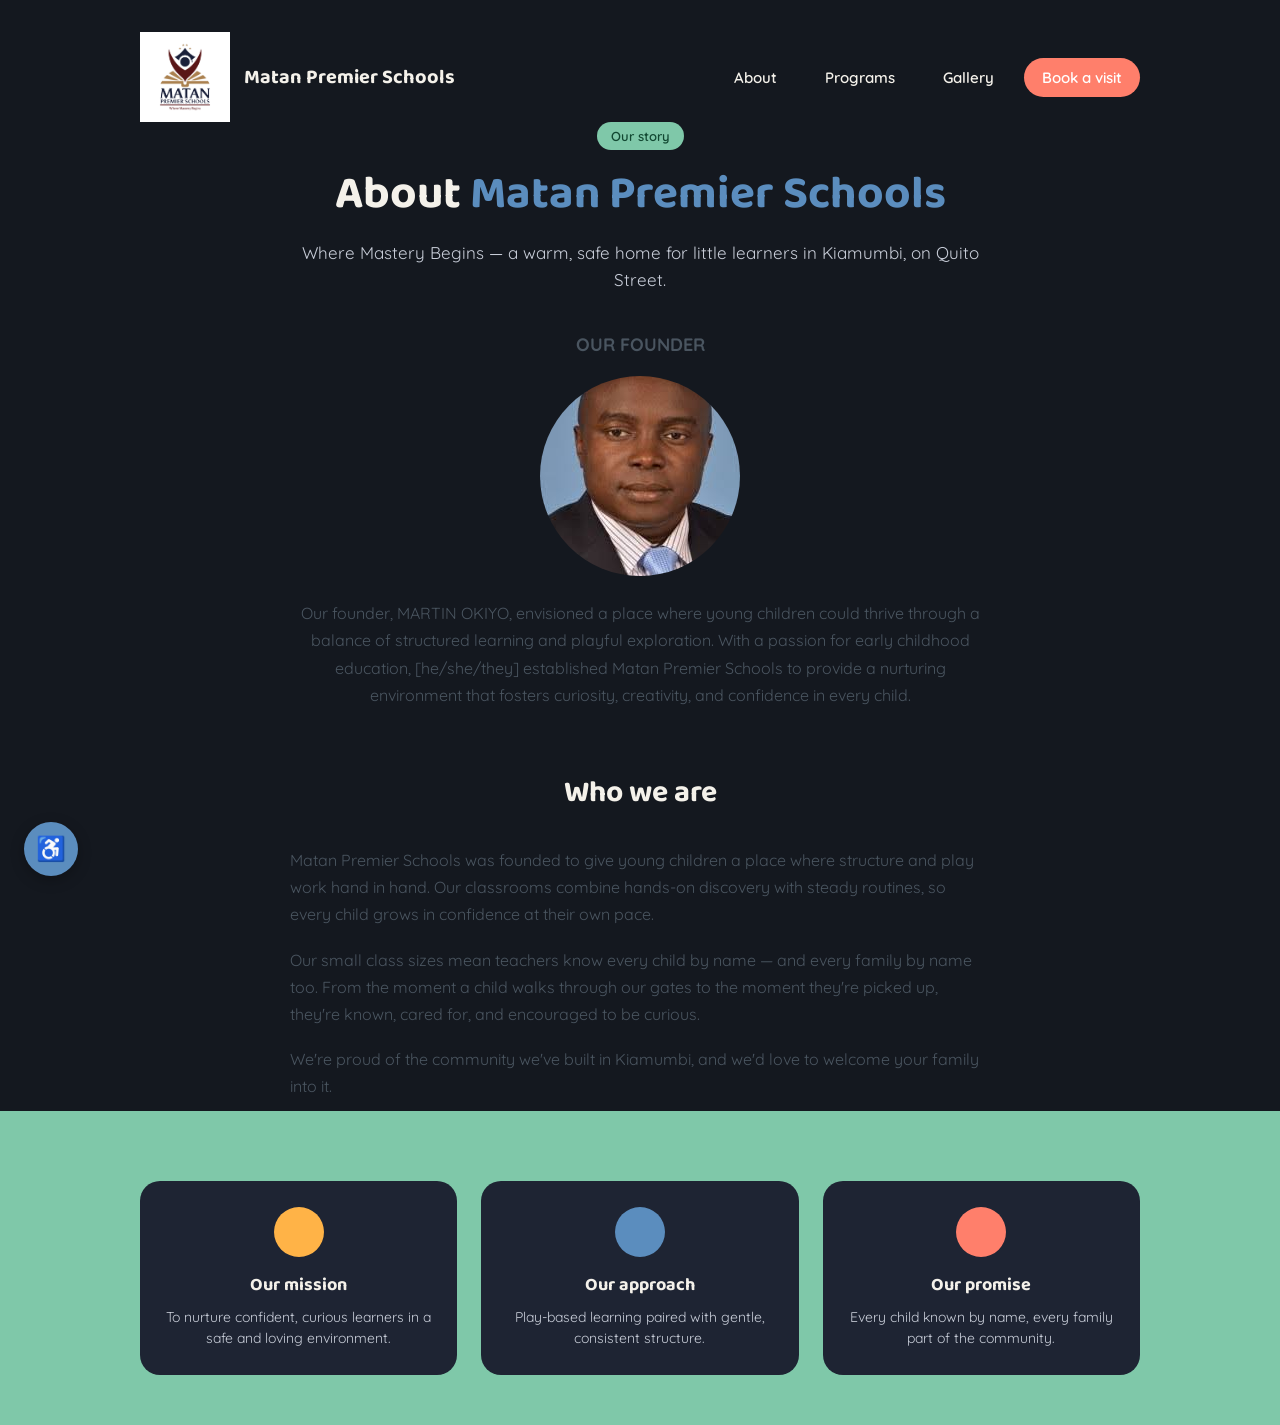
==== about.html @ f30f01e2 "Merge branch 'main' of https://github.com/waynewonder1/matan-premier-school into main" ====
<!DOCTYPE html>
<html lang="en">
<head>
<meta charset="UTF-8">
<meta name="viewport" content="width=device-width, initial-scale=1.0">
<title>About Us — Matan Premier Schools</title>
<link rel="preconnect" href="https://fonts.googleapis.com">
<link href="https://fonts.googleapis.com/css2?family=Baloo+2:wght@500;700&family=Quicksand:wght@400;600&display=swap" rel="stylesheet">
<link rel="stylesheet" href="style.css">
</head>
<body>


<section class="hero" style="padding-bottom: 40px;">

  <nav>
    <a href="index.html" class="logo"><img src="Matan-Premier-Schools-Logo-FA.jpg" alt="Matan Premier Schools logo" class="logo-mark">Matan Premier Schools</a>

    <button class="menu-toggle" id="menuToggle" aria-label="Open menu" aria-expanded="false">
      <span></span>
      <span></span>
      <span></span>
    </button>

    <div class="nav-links" id="navLinks">
      <a href="about.html">About</a>
      <a href="index.html#highlights">Programs</a>
      <a href="index.html#gallery">Gallery</a>
      <a href="#" class="visit-btn">Book a visit</a>
    </div>
  </nav>

  <div class="hero-text" style="max-width: 700px; margin: 0 auto; text-align: center;">
    <span class="eyebrow">Our story</span>
    <h1>About <span>Matan Premier Schools</span></h1>
    <p style="max-width: 100%; margin: 0 auto;">Where Mastery Begins — a warm, safe home for little learners in Kiamumbi, on Quito Street.</p>
  </div>
</section>

<section>
    <h4 style="text-align: center; font-size: 18px; color: #4a5560; margin-bottom: 20px;"> <strong>OUR FOUNDER</strong></h4>
    <div style="max-width: 700px; margin: 0 auto; text-align: center;">
        <img src="image/martin okiyo.jpg" alt="Matan Premier Schools founder" style="width: 200px; height: auto; border-radius: 50%; margin-bottom: 20px;">
        <p style="font-size: 16px; line-height: 1.7; color: #4a5560;">Our founder, MARTIN OKIYO, envisioned a place where young children could thrive through a balance of structured learning and playful exploration. With a passion for early childhood education, [he/she/they] established Matan Premier Schools to provide a nurturing environment that fosters curiosity, creativity, and confidence in every child.</p>
    </div>
</section>

<section class="gallery">
  <h2>Who we are</h2>
  <div style="max-width: 700px; margin: 0 auto; text-align: left; font-size: 16px; line-height: 1.7; color: #4a5560;">
    <p style="margin-bottom: 18px;">Matan Premier Schools was founded to give young children a place where structure and play work hand in hand. Our classrooms combine hands-on discovery with steady routines, so every child grows in confidence at their own pace.</p>
    <p style="margin-bottom: 18px;">Our small class sizes mean teachers know every child by name — and every family by name too. From the moment a child walks through our gates to the moment they're picked up, they're known, cared for, and encouraged to be curious.</p>
    <p>We're proud of the community we've built in Kiamumbi, and we'd love to welcome your family into it.</p>
  </div>
</section>

<section class="highlights">
  <div class="highlights-grid">
    <div class="card">
      <div class="card-icon" style="background:#FFB347"></div>
      <h3>Our mission</h3>
      <p>To nurture confident, curious learners in a safe and loving environment.</p>
    </div>
    <div class="card">
      <div class="card-icon" style="background:#5B8DBE"></div>
      <h3>Our approach</h3>
      <p>Play-based learning paired with gentle, consistent structure.</p>
    </div>
    <div class="card">
      <div class="card-icon" style="background:#FF7F6B"></div>
      <h3>Our promise</h3>
      <p>Every child known by name, every family part of the community.</p>
    </div>
  </div>
</section>
<button class="a11y-toggle" id="a11yToggle" aria-label="Accessibility options">♿</button>

<div class="a11y-panel" id="a11yPanel">
  <h4>Accessibility Options</h4>
  <button id="a11yIncreaseSpacing">Increase Text Spacing</button>
  <button id="a11yDecreaseSpacing">Decrease Text Spacing</button>
  <button id="a11yInvert">Invert Colours</button>
  <button id="a11yUnderline">Underline Links</button>
  <button id="a11yReset">Reset</button>
</div>

<script src="script.js"></script>
</body>
</html>
---- style.css ----
:root {
  --cream: #14181F;
  --sun: #FFB347;
  --mint: #7FC8A9;
  --sky: #5B8DBE;
  --ink: #F4F1EA;
  --coral: #FF7F6B;
  --navy: #1E2433;
  --maroon: #7A1F2B;
}

* {
  box-sizing: border-box;
  margin: 0;
  padding: 0;
}

body {
  font-family: 'Quicksand', sans-serif;
  background: var(--cream);
  color: var(--ink);
}

/* ---------- Hero section ---------- */

.hero {
  position: relative;
  overflow: hidden;
  padding: 32px 24px 90px;
}

/* ---------- Nav ---------- */

nav {
  display: flex;
  align-items: center;
  justify-content: space-between;
  max-width: 1000px;
  margin: 0 auto;
  position: relative;
}
.nav-wrapper {
  background: var(--cream);
  padding: 14px 24px;
}

.logo {
  display: flex;
  align-items: center;
  gap: 14px;

  font-family: 'Baloo 2', sans-serif;
  font-weight: 700;
  font-size: 20px;

  color: var(--ink);
  text-decoration: none;
}

.logo-mark {
  width: 90px;
  height: 90px;

  object-fit: contain;

  display: block;
}

.nav-links {
  display: flex;
  align-items: center;
}

.nav-links a {
  position: relative;
  color: var(--ink);
  text-decoration: none;
  font-weight: 600;
  font-size: 15px;
  margin-left: 12px;
  padding: 10px 18px;
  border-radius: 999px;
  transition: background 0.25s ease, color 0.25s ease,  transform 0.25s ease;;
  display: inline-block;
}

.nav-links a::after {
  content: '';
  position: absolute;
  left: 2px;
  bottom: 0;
  width: 0;
  height: 2px;
  background: var(--sun);
  transition: width 0.25s ease;
}

.nav-links a:hover {
  background: var(--sun);
  color: #1a1a1a;
  transform: translateY(-2px);
}

.nav-links a:hover::after {
  width: calc(100% - 4px);
}

.utility-social a,
.social-icons a {
  transition: transform 0.25s ease, background 0.25s ease;
  display: inline-flex;
}

.utility-social a:hover,
.social-icons a:hover {
  transform: scale(1.15);
}

.social-icons a:hover {
  background: #fff ;
  color: #1a1a1a;
}

.visit-btn {
  background: var(--coral);
  color: #fff !important;
  padding: 10px 20px;
  border-radius: 999px;
}

/* Hamburger button — hidden on desktop, shown on mobile */
.menu-toggle {
  display: none;
  flex-direction: column;
  justify-content: space-between;
  width: 26px;
  height: 20px;
  background: none;
  border: none;
  cursor: pointer;
  padding: 0;
}

.menu-toggle span {
  display: block;
  height: 3px;
  width: 100%;
  background: var(--ink);
  border-radius: 2px;
  transition: transform 0.25s ease, opacity 0.25s ease;
}

/* ---------- Hero content ---------- */
/* ---------- Serif heading + quote style (Brookhurst-inspired) ---------- */

.heading-serif {
  font-family: 'Playfair Display', serif;
  font-weight: 700;
  font-size: 42px;
  color: #fff;
  margin-bottom: 24px;
  text-align: center;
}

.quote-block {
  font-family: 'Playfair Display', serif;
  font-style: italic;
  font-size: 22px;
  line-height: 1.6;
  color: #e8e4da;
  max-width: 700px;
}

.quote-block a {
  display: block;
  margin-top: 20px;
  font-style: italic;
  color: var(--sun);
  text-decoration: none;
}

.hero-content {
  max-width: 1000px;
  margin: 0 auto;
  display: flex;
  align-items: center;
  gap: 40px;
  flex-wrap: wrap;
}

.hero-text {
  flex: 1 1 380px;
}

.eyebrow {
  display: inline-block;
  background: var(--mint);
  color: #124832;
  font-weight: 600;
  font-size: 13px;
  padding: 6px 14px;
  border-radius: 999px;
  margin-bottom: 18px;
}

h1 {
  font-family: 'Baloo 2', sans-serif;
  font-size: 46px;
  line-height: 1.15;
  margin-bottom: 18px;
}

h1 span {
  color: var(--sky);
}

.hero-text p {
  font-size: 17px;
  line-height: 1.6;
  color: #4a5560;
  max-width: 420px;
  margin-bottom: 26px;
}

.cta-row {
  display: flex;
  gap: 14px;
  flex-wrap: wrap;
}

.btn-primary {
  background: var(--sun);
  color: var(--ink);
  font-weight: 600;
  padding: 14px 26px;
  border-radius: 999px;
  text-decoration: none;
  font-size: 15px;
}

.btn-secondary {
  background: transparent;
  color: var(--ink);
  font-weight: 600;
  padding: 14px 26px;
  border-radius: 999px;
  text-decoration: none;
  font-size: 15px;
  border: 2px solid var(--ink);
}

/* ---------- Carousel illustration ---------- */
/* ---------- Hero photo carousel ---------- */

.hero-carousel {
  flex: 1 1 300px;
  position: relative;
  height: 500px;
  border-radius: 20px;
  overflow: hidden;
  box-shadow: 0 8px 24px rgba(0, 0, 0, 0.12);
}

.carousel-slide {
  position: absolute;
  top: 0;
  left: 0;
  width: 100%;
  height: 100%;
  object-fit: cover;
  opacity: 0;
  transition: opacity 1s ease;
}

.carousel-slide.active {
  opacity: 1;
}


/* ---------- Highlights section ---------- */

.highlights {
  background: var(--mint);
  padding: 70px 24px 50px;
  margin-top: -60px;
}

.highlights-grid {
  max-width: 1000px;
  margin: 0 auto;
  display: grid;
  grid-template-columns: repeat(auto-fit, minmax(220px, 1fr));
  gap: 24px;
}

.card {
  background: #fff;
  border-radius: 20px;
  padding: 26px;
  text-align: center;
}

.card-icon {
  width: 50px;
  height: 50px;
  border-radius: 50%;
  margin: 0 auto 14px;
}

.card h3 {
  font-family: 'Baloo 2', sans-serif;
  font-size: 18px;
  margin-bottom: 8px;
}

.card p {
  font-size: 14px;
  color: #4a5560;
  line-height: 1.5;
}

/* ---------- Gallery ---------- */

.gallery {
  max-width: 1000px;
  margin: 0 auto;
  padding: 60px 24px 70px;
  text-align: center;
}

.gallery h2 {
  font-family: 'Baloo 2', sans-serif;
  font-size: 30px;
  margin-bottom: 30px;
  color: var(--ink);
}

.gallery-grid {
  display: grid;
  grid-template-columns: repeat(auto-fit, minmax(260px, 1fr));
  gap: 24px;
}

.gallery-grid figure {
  margin: 0;
  border-radius: 20px;
  overflow: hidden;
  background: #fff;
  box-shadow: 0 8px 24px rgba(0, 0, 0, 0.08);
}

.gallery-grid img {
  width: 100%;
  height: 700px;
  object-fit: cover;
  display: block;
}

.gallery-grid figcaption {
  padding: 14px 18px;
  font-size: 14px;
  font-weight: 600;
  color: #4a5560;
  text-align: left;
}
/* ---------- Program blocks (alternating image/text) ---------- */

.program-block {
  display: flex;
  align-items: center;
  gap: 40px;
  max-width: 1000px;
  margin: 0 auto 60px;
  padding: 0 24px;
  flex-wrap: wrap;
}

.program-block:nth-child(even) {
  flex-direction: row-reverse;
}

.program-block img {
  flex: 1 1 380px;
  width: 100%;
  max-height: 380px;
  object-fit: cover;
  border-radius: 20px;
  box-shadow: 0 8px 24px rgba(0, 0, 0, 0.12);
}

.program-text {
  flex: 1 1 380px;
}

.program-text h2 {
  font-family: 'Baloo 2', sans-serif;
  font-size: 32px;
  color: #fff;
  text-transform: uppercase;
  margin-bottom: 14px;
}

.program-text p {
  font-size: 18px;
  line-height: 1.7;
  color: #fff;
  margin-bottom: 20px;
}

.get-details-btn {
  display: block;
  background: var(--maroon);
  color: #fff;
  text-decoration: none;
  font-weight: 600;
  text-align: center;
  padding: 14px 20px;
  border-radius: 6px;
}

@media (max-width: 700px) {
  .program-block:nth-child(even) {
    flex-direction: column;
  }
}

/* ---------- Mobile ---------- */

@media (max-width: 700px) {
  h1 {
    font-size: 32px;
  }

  .menu-toggle {
    display: flex;
  }

  .nav-links {
    display: none;
    position: absolute;
    top: 50px;
    right: 0;
    background: #fff;
    flex-direction: column;
    align-items: flex-start;
    padding: 16px 20px;
    border-radius: 16px;
    box-shadow: 0 8px 24px rgba(0, 0, 0, 0.08);
    z-index: 10;
  }

  .nav-links a {
    margin: 8px 0;
  }

  .nav-links.open {
    display: flex;
  }

  .menu-toggle.open span:nth-child(1) {
    transform: translateY(8px) rotate(45deg);
  }

  .menu-toggle.open span:nth-child(2) {
    opacity: 0;
  }

  .menu-toggle.open span:nth-child(3) {
    transform: translateY(-8px) rotate(-45deg);
  }
}

/* ---------- Social row ---------- */
/* ---------- Social row ---------- */

.social-row {
  text-align: center;
  padding: 50px 24px;
  background: var(--cream);
}

.social-row h2 {
  font-family: 'Baloo 2', sans-serif;
  font-size: 22px;
  color: var(--navy);
  margin-bottom: 20px;
}

.social-icons {
  display: flex;
  justify-content: center;
  align-items: center;
  gap: 20px;
}

.social-icons a {
  width: 52px;
  height: 52px;

  border-radius: 50%;

  display: flex;
  align-items: center;
  justify-content: center;

  background: var(--navy);
  color: var(--white);

  border: 2px solid var(--gold);

  text-decoration: none;
  font-size: 22px;

  transition:
    transform 0.25s ease,
    background 0.25s ease,
    color 0.25s ease;
}

.social-icons a:hover {
  background: var(--maroon);
  color: var(--white);
  transform: translateY(-4px);
}


/* ---------- Footer ---------- */

.site-footer {
  background: var(--maroon);
  color: #fdf3f0;
  padding: 60px 24px 24px;
  border-top: 5px solid #fff;
}

.footer-grid {
  max-width: 1000px;
  margin: 0 auto;
  display: grid;
  grid-template-columns: repeat(auto-fit, minmax(220px, 1fr));
  gap: 40px;
}

.footer-grid h3 {
  font-family: 'Baloo 2', sans-serif;
  font-size: 16px;
  color: var(--sun);
  text-transform: uppercase;
  margin-bottom: 16px;
}

.footer-grid p,
.footer-grid a {
  display: block;
  color: #fdf3f0;
  text-decoration: none;
  font-size: 14px;
  line-height: 1.9;
}

.footer-bottom {
  max-width: 1000px;
  margin: 40px auto 0;
  padding-top: 20px;
  border-top: 1px solid rgba(255, 255, 255, 0.2);
  text-align: center;
  font-size: 13px;
  color: #f2d9d4;
}

/* ---------- Contact page ---------- */

body.contact-page {
  background: var(--white);
}

.contact-section {
  max-width: 1000px;
  margin: 0 auto;
  padding: 60px 24px 80px;
}

.contact-grid {
  display: flex;
  gap: 40px;
  flex-wrap: wrap;
}

.contact-info {
  flex: 1 1 300px;
  background: var(--navy);
  color: #fff;
  border-radius: 20px;
  padding: 36px;
}

.contact-info h3 {
  font-family: 'Baloo 2', sans-serif;
  font-size: 20px;
  color: var(--maroon);
  margin-bottom: 20px;
}

.contact-info p,
.contact-info a {
  display: block;
  color: #fdf3f0;
  text-decoration: none;
  font-size: 15px;
  line-height: 2;
}

.contact-form {
  flex: 1 1 380px;
  background: #fff;
  border-radius: 20px;
  padding: 36px;
  box-shadow: 0 8px 24px rgba(199, 180, 180, 0.993);
}

.contact-form label {
  display: block;
  font-weight: 600;
  font-size: 14px;
  margin-bottom: 6px;
  color: var(--ink);
}

.contact-form input,
.contact-form textarea {
  width: 100%;
  padding: 12px 14px;
  border: 2px solid #e5ded1;
  border-radius: 10px;
  font-family: 'Quicksand', sans-serif;
  font-size: 14px;
  margin-bottom: 18px;
}

.contact-form textarea {
  resize: vertical;
  min-height: 120px;
}

.contact-form button {
  background: var(--coral);
  color: #fff;
  border: none;
  font-weight: 600;
  font-size: 15px;
  padding: 14px 28px;
  border-radius: 999px;
  cursor: pointer;
}

@media (max-width: 700px) {
  .contact-grid {
    flex-direction: column;
  }
}

/* ---------- Utility bar ---------- */

.utility-bar {
  background: var(--maroon);
  color: #fdf3f0;
  padding: 8px 24px;
  display: flex;
  justify-content: space-between;
  align-items: center;
  font-size: 13px;
  flex-wrap: wrap;
  gap: 8px;
  border-bottom: 5px solid #fff;
}

.utility-contact {
  display: flex;
  gap: 20px;
}

.utility-contact a {
  color: #fdf3f0;
  text-decoration: none;
}

.utility-social {
  display: flex;
  gap: 14px;
}

.utility-social a {
  color: #fdf3f0;
  text-decoration: none;
  font-weight: 700;
}

/* ---------- Nav wrapper (sits below utility bar) ---------- */

.nav-wrapper {
  background: var(--cream);
  padding: 20px 24px;
}

/* ---------- Full-screen hero carousel ---------- */

.hero-full {
  position: relative;
  height: 90vh;
  min-height: 600px;
  overflow: hidden;
}

.hero-overlay {
  position: absolute;
  inset: 0;
  z-index: 1;
}

.hero-full-content {
  position: relative;
  z-index: 2;
  max-width: 700px;
  height: 100%;
  display: flex;
  flex-direction: column;
  justify-content: center;
  padding: 0 60px;
  color: #fff;
}

.hero-full-content h1 {
  color: #fff;
  font-size: 52px;
}

.hero-full-content h1 span {
  color: var(--sun);
}

.hero-full-content p {
  color: #f2ece0;
  max-width: 480px;
}

.hero-full-content .btn-secondary {
  border-color: #fff;
  color: #fff;
}

@media (max-width: 700px) {
  .hero-full-content {
    padding: 0 24px;
  }
  .hero-full-content h1 {
    font-size: 32px;
  }
  .utility-bar {
    justify-content: center;
    text-align: center;
  }
}
/* ---------- Dark theme component overrides ---------- */

.card,
.gallery-grid figure,
.contact-form {
  background: var(--navy);
}

.hero-text p,
.card p,
.gallery-grid figcaption,
.contact-form label {
  color: #C8CDD8;
}

.contact-form input,
.contact-form textarea {
  background: #0F1219;
  border-color: #2A3145;
  color: var(--ink);
}

.btn-secondary {
  border-color: var(--ink);
  color: var(--ink);
}

#siteContent {
  background: var(--cream);
}

/* ---------- Accessibility widget ---------- */

.a11y-toggle {
  position: fixed;
  bottom: 24px;
  left: 24px;
  width: 54px;
  height: 54px;
  border-radius: 50%;
  background: var(--sky);
  color: #000000;
  border: none;
  font-size: 24px;
  cursor: pointer;
  z-index: 999;
  box-shadow: 0 4px 14px rgba(0, 0, 0, 0.25);
}

.a11y-panel {
  position: fixed;
  bottom: 90px;
  left: 24px;
  width: 260px;
  background: #000000;
  color: var(--ink);
  border-radius: 16px;
  box-shadow: 0 10px 30px rgba(0, 0, 0, 0.25);
  padding: 16px;
  z-index: 999;
  display: none;
}

.a11y-panel.open {
  display: block;
}

.a11y-panel h4 {
  font-family: 'Baloo 2', sans-serif;
  font-size: 16px;
  margin-bottom: 12px;
}

.a11y-panel button {
  display: block;
  width: 100%;
  text-align: left;
  background: #bc8300;
  border: none;
  border-radius: 8px;
  padding: 10px 12px;
  margin-bottom: 8px;
  font-family: 'Quicksand', sans-serif;
  font-size: 14px;
  cursor: pointer;
  color: var(--ink);
}

.a11y-panel button:hover {
  background: #85020f;
}

/* Effects applied to the whole page */
#siteContent.a11y-invert {
  filter: invert(1) hue-rotate(180deg);
}

#siteContent.a11y-underline a {
  text-decoration: underline !important;
}

/* ---------- About + video block (Brookhurst-style) ---------- */

.about-video-block {
  display: flex;
  align-items: flex-start;
  gap: 50px;
  max-width: 1100px;
  margin: 0 auto;
  padding: 60px 24px;
  flex-wrap: wrap;
}

.about-video-text {
  flex: 1 1 400px;
}

.about-video-text p {
  font-size: 16px;
  line-height: 1.8;
  color: #C8CDD8;
  margin-bottom: 20px;
}

.about-video-media {
  flex: 1 1 450px;
}

.about-video-media video {
  width: 100%;
  aspect-ratio: 9 / 10 ;
  object-fit: cover;
  display: block;
  border-radius: 16px;
  box-shadow: 0 10px 30px rgba(0, 0, 0, 0.4);
}

@media (max-width: 700px) {
  .about-video-block {
    flex-direction: column;
  }
}
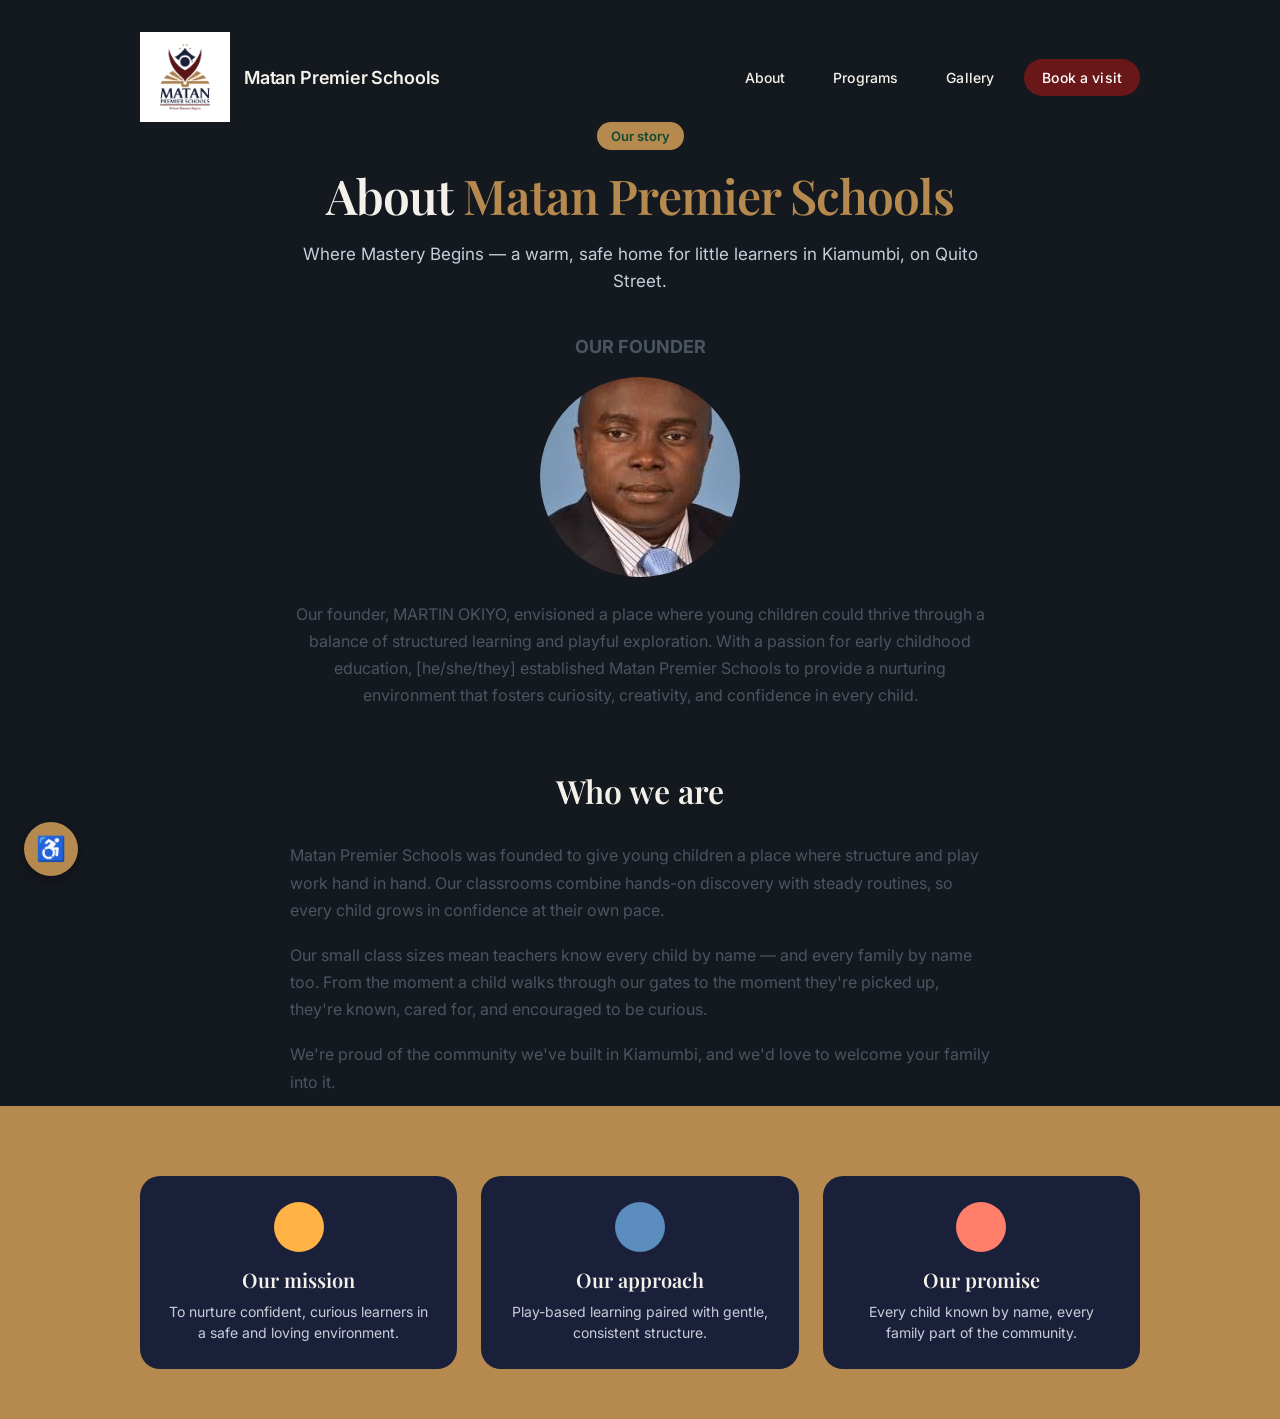
==== commit 01b65ccb: "font changes" ====
--- a/about.html
+++ b/about.html
@@ -5,7 +5,9 @@
 <meta name="viewport" content="width=device-width, initial-scale=1.0">
 <title>About Us — Matan Premier Schools</title>
 <link rel="preconnect" href="https://fonts.googleapis.com">
-<link href="https://fonts.googleapis.com/css2?family=Baloo+2:wght@500;700&family=Quicksand:wght@400;600&display=swap" rel="stylesheet">
+<link rel="preconnect" href="https://fonts.gstatic.com" crossorigin>
+
+<link href="https://fonts.googleapis.com/css2?family=Inter:wght@400;500;600;700&family=Playfair+Display:wght@500;600;700&display=swap" rel="stylesheet">
 <link rel="stylesheet" href="style.css">
 </head>
 <body>
--- a/style.css
+++ b/style.css
@@ -1,12 +1,23 @@
 :root {
   --cream: #14181F;
-  --sun: #FFB347;
-  --mint: #7FC8A9;
-  --sky: #5B8DBE;
   --ink: #F4F1EA;
-  --coral: #FF7F6B;
-  --navy: #1E2433;
-  --maroon: #7A1F2B;
+
+  --navy: #1A203A;
+  --navy-dark: #111628;
+
+  --maroon: #6A171A;
+  --maroon-dark: #4E1012;
+
+  --gold: #B68A4E;
+  --gold-dark: #946C39;
+
+  --white: #FFFFFF;
+
+  /* keep older names working */
+  --sun: var(--gold);
+  --mint: var(--gold);
+  --sky: var(--gold);
+  --coral: var(--maroon);
 }
 
 * {
@@ -16,7 +27,7 @@
 }
 
 body {
-  font-family: 'Quicksand', sans-serif;
+  font-family: 'Inter', sans-serif;
   background: var(--cream);
   color: var(--ink);
 }
@@ -49,9 +60,10 @@
   align-items: center;
   gap: 14px;
 
-  font-family: 'Baloo 2', sans-serif;
-  font-weight: 700;
-  font-size: 20px;
+  font-family: 'Inter', sans-serif;
+font-weight: 600;
+font-size: 18px;
+letter-spacing: -0.01em;
 
   color: var(--ink);
   text-decoration: none;
@@ -75,12 +87,21 @@
   position: relative;
   color: var(--ink);
   text-decoration: none;
-  font-weight: 600;
-  font-size: 15px;
+
+  font-family: 'Inter', sans-serif;
+  font-weight: 500;
+  font-size: 14px;
+  letter-spacing: 0.01em;
+
   margin-left: 12px;
   padding: 10px 18px;
   border-radius: 999px;
-  transition: background 0.25s ease, color 0.25s ease,  transform 0.25s ease;;
+
+  transition:
+    background 0.25s ease,
+    color 0.25s ease,
+    transform 0.25s ease;
+
   display: inline-block;
 }
 
@@ -204,9 +225,11 @@
 }
 
 h1 {
-  font-family: 'Baloo 2', sans-serif;
-  font-size: 46px;
+  font-family: 'Playfair Display', serif;
+  font-size: 48px;
+  font-weight: 600;
   line-height: 1.15;
+  letter-spacing: -0.02em;
   margin-bottom: 18px;
 }
 
@@ -308,8 +331,9 @@
 }
 
 .card h3 {
-  font-family: 'Baloo 2', sans-serif;
-  font-size: 18px;
+  font-family: 'Playfair Display', serif;
+  font-size: 20px;
+  font-weight: 600;
   margin-bottom: 8px;
 }
 
@@ -329,8 +353,9 @@
 }
 
 .gallery h2 {
-  font-family: 'Baloo 2', sans-serif;
-  font-size: 30px;
+    font-family: 'Playfair Display', serif;
+  font-weight: 600;
+  font-size: 32px;
   margin-bottom: 30px;
   color: var(--ink);
 }
@@ -393,10 +418,10 @@
 }
 
 .program-text h2 {
-  font-family: 'Baloo 2', sans-serif;
+  font-family: 'Playfair Display', serif;
   font-size: 32px;
   color: #fff;
-  text-transform: uppercase;
+  
   margin-bottom: 14px;
 }
 
@@ -480,7 +505,7 @@
 }
 
 .social-row h2 {
-  font-family: 'Baloo 2', sans-serif;
+  font-family: 'Playfair Display', serif;
   font-size: 22px;
   color: var(--navy);
   margin-bottom: 20px;
@@ -542,7 +567,7 @@
 }
 
 .footer-grid h3 {
-  font-family: 'Baloo 2', sans-serif;
+  font-family: 'Playfair Display', serif;
   font-size: 16px;
   color: var(--sun);
   text-transform: uppercase;
@@ -595,7 +620,7 @@
 }
 
 .contact-info h3 {
-  font-family: 'Baloo 2', sans-serif;
+  font-family: 'Playfair Display', serif;
   font-size: 20px;
   color: var(--maroon);
   margin-bottom: 20px;
@@ -632,7 +657,7 @@
   padding: 12px 14px;
   border: 2px solid #e5ded1;
   border-radius: 10px;
-  font-family: 'Quicksand', sans-serif;
+  font-family: 'Inter', sans-serif;
   font-size: 14px;
   margin-bottom: 18px;
 }
@@ -828,7 +853,7 @@
 }
 
 .a11y-panel h4 {
-  font-family: 'Baloo 2', sans-serif;
+  font-family: 'Inter', sans-serif;
   font-size: 16px;
   margin-bottom: 12px;
 }
@@ -842,7 +867,7 @@
   border-radius: 8px;
   padding: 10px 12px;
   margin-bottom: 8px;
-  font-family: 'Quicksand', sans-serif;
+  font-family: 'Inter', sans-serif;
   font-size: 14px;
   cursor: pointer;
   color: var(--ink);
@@ -902,3 +927,62 @@
     flex-direction: column;
   }
 }
+/* ---------- Founder section ---------- */
+
+.founder-section {
+  padding: 80px 24px;
+  text-align: center;
+}
+
+.founder-content {
+  max-width: 650px;
+  margin: 0 auto;
+}
+
+.founder-label {
+  display: inline-block;
+  margin-bottom: 20px;
+
+  font-size: 13px;
+  font-weight: 700;
+  text-transform: uppercase;
+  letter-spacing: 0.14em;
+
+  color: var(--gold);
+}
+
+.founder-photo {
+  width: 190px;
+  height: 190px;
+
+  object-fit: cover;
+  object-position: center;
+
+  border-radius: 50%;
+
+  display: block;
+  margin: 0 auto 24px;
+
+  border: 4px solid var(--gold);
+
+  box-shadow: 0 12px 30px rgba(0,0,0,0.35);
+}
+
+.founder-content h2 {
+  font-family: 'Playfair Display', serif;
+  font-size: 32px;
+
+  color: var(--white);
+
+  margin-bottom: 16px;
+}
+
+.founder-content p {
+  font-size: 16px;
+  line-height: 1.8;
+
+  color: #C8CDD8;
+
+  max-width: 600px;
+  margin: 0 auto;
+}
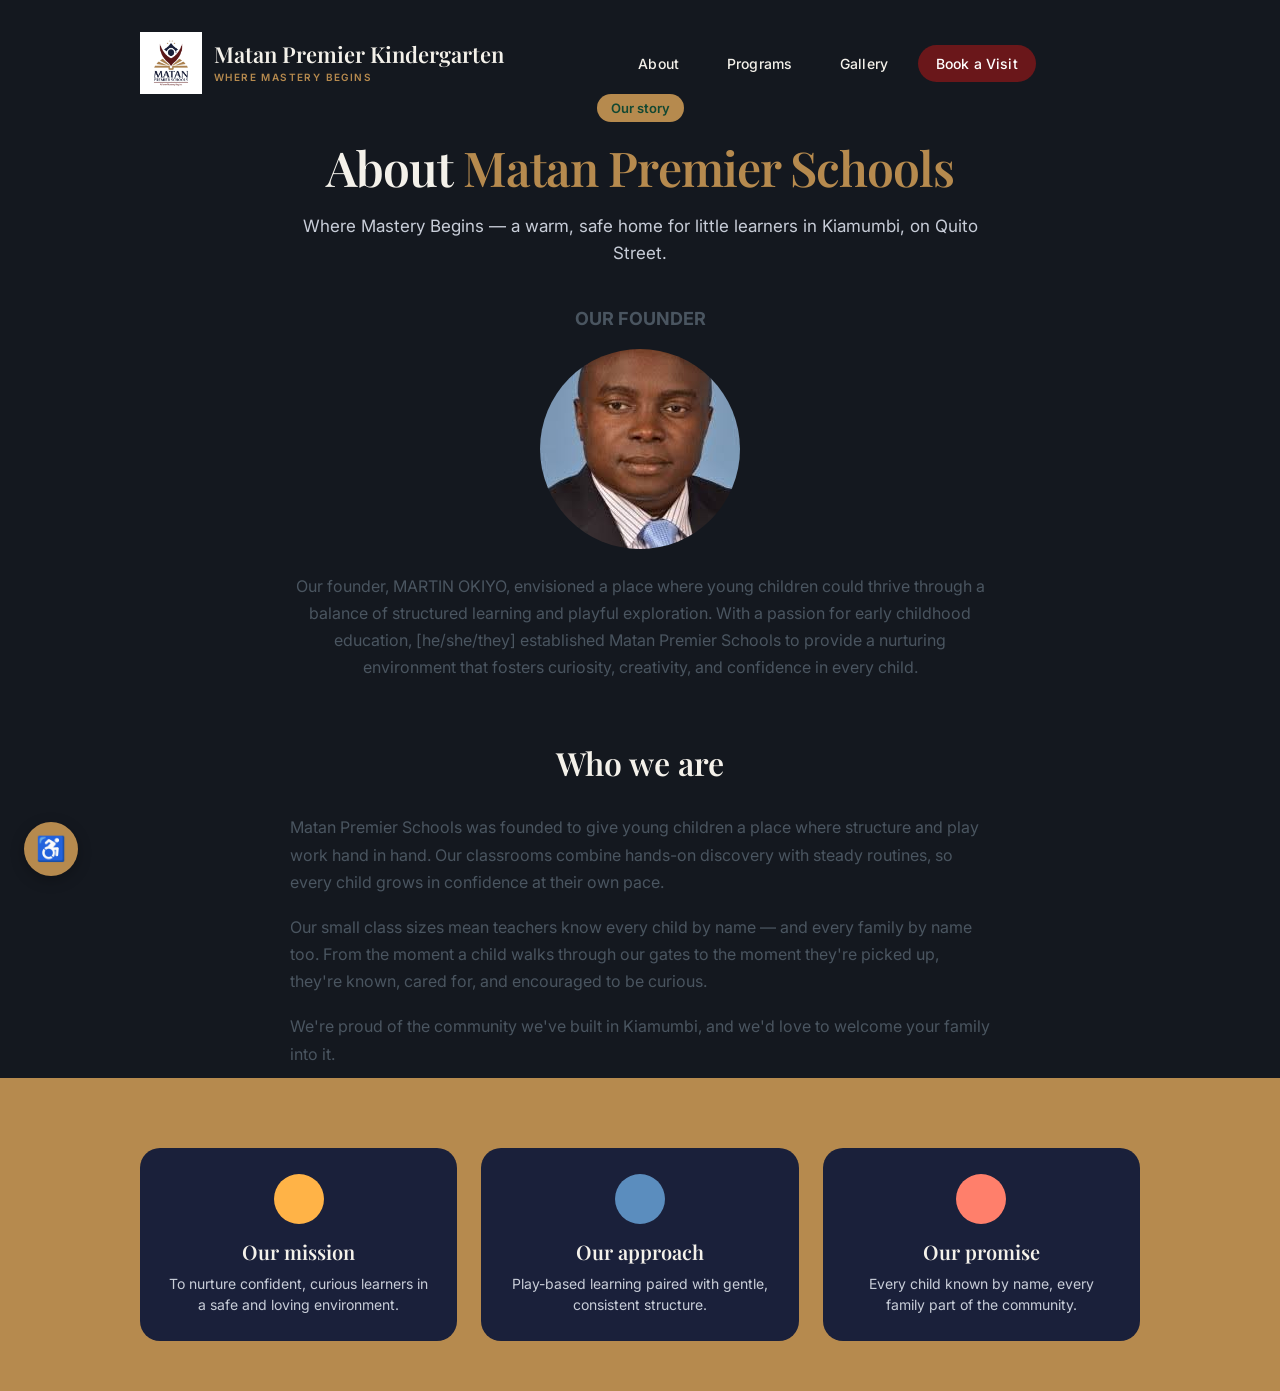
==== commit 3cec5f50: "tt" ====
--- a/about.html
+++ b/about.html
@@ -14,23 +14,41 @@
 
 
 <section class="hero" style="padding-bottom: 40px;">
+<nav>
 
-  <nav>
-    <a href="index.html" class="logo"><img src="Matan-Premier-Schools-Logo-FA.jpg" alt="Matan Premier Schools logo" class="logo-mark">Matan Premier Schools</a>
+  <a href="index.html" class="logo">
+    <img
+      src="Matan-Premier-Schools-Logo-FA.jpg"
+      alt="Matan Premier Schools logo"
+      class="logo-mark"
+    >
 
-    <button class="menu-toggle" id="menuToggle" aria-label="Open menu" aria-expanded="false">
-      <span></span>
-      <span></span>
-      <span></span>
-    </button>
+    <div class="logo-copy">
+      <span class="logo-name">Matan Premier Kindergarten</span>
+      <span class="logo-tagline">Where Mastery Begins</span>
+    </div>
+  </a>
 
-    <div class="nav-links" id="navLinks">
-      <a href="about.html">About</a>
-      <a href="index.html#highlights">Programs</a>
-      <a href="index.html#gallery">Gallery</a>
-      <a href="#" class="visit-btn">Book a visit</a>
-    </div>
-  </nav>
+  <button
+    class="menu-toggle"
+    id="menuToggle"
+    aria-label="Open menu"
+    aria-expanded="false"
+  >
+    <span></span>
+    <span></span>
+    <span></span>
+  </button>
+
+  <div class="nav-links" id="navLinks">
+    <a href="about.html">About</a>
+    <a href="index.html#highlights">Programs</a>
+    <a href="gallery.html">Gallery</a>
+    <a href="contact.html" class="visit-btn">Book a Visit</a>
+  </div>
+
+</nav>
+  
 
   <div class="hero-text" style="max-width: 700px; margin: 0 auto; text-align: center;">
     <span class="eyebrow">Our story</span>
--- a/style.css
+++ b/style.css
@@ -58,29 +58,61 @@
 .logo {
   display: flex;
   align-items: center;
-  gap: 14px;
-
+  gap: 12px;
+
+  color: var(--ink);
+  text-decoration: none;
+}
+
+.logo-mark {
+  width: 62px;
+  height: 62px;
+
+  object-fit: contain;
+  display: block;
+
+  flex-shrink: 0;
+}
+
+.logo-copy {
+  display: flex;
+  flex-direction: column;
+  justify-content: center;
+}
+
+.logo-name {
+  font-family: 'Playfair Display', serif;
+  font-size: 22px;
+  font-weight: 600;
+  line-height: 1.05;
+
+  color: var(--ink);
+}
+
+.logo-tagline {
   font-family: 'Inter', sans-serif;
-font-weight: 600;
-font-size: 18px;
-letter-spacing: -0.01em;
-
-  color: var(--ink);
-  text-decoration: none;
-}
-
-.logo-mark {
-  width: 90px;
-  height: 90px;
-
-  object-fit: contain;
-
-  display: block;
+
+  margin-top: 5px;
+
+  font-size: 10px;
+  font-weight: 600;
+
+  letter-spacing: 0.14em;
+  text-transform: uppercase;
+
+  color: var(--gold);
 }
 
 .nav-links {
   display: flex;
   align-items: center;
+  justify-content: space-between;
+
+  max-width: 1200px;
+
+  margin: 0 auto;
+
+  position: relative;
 }
 
 .nav-links a {
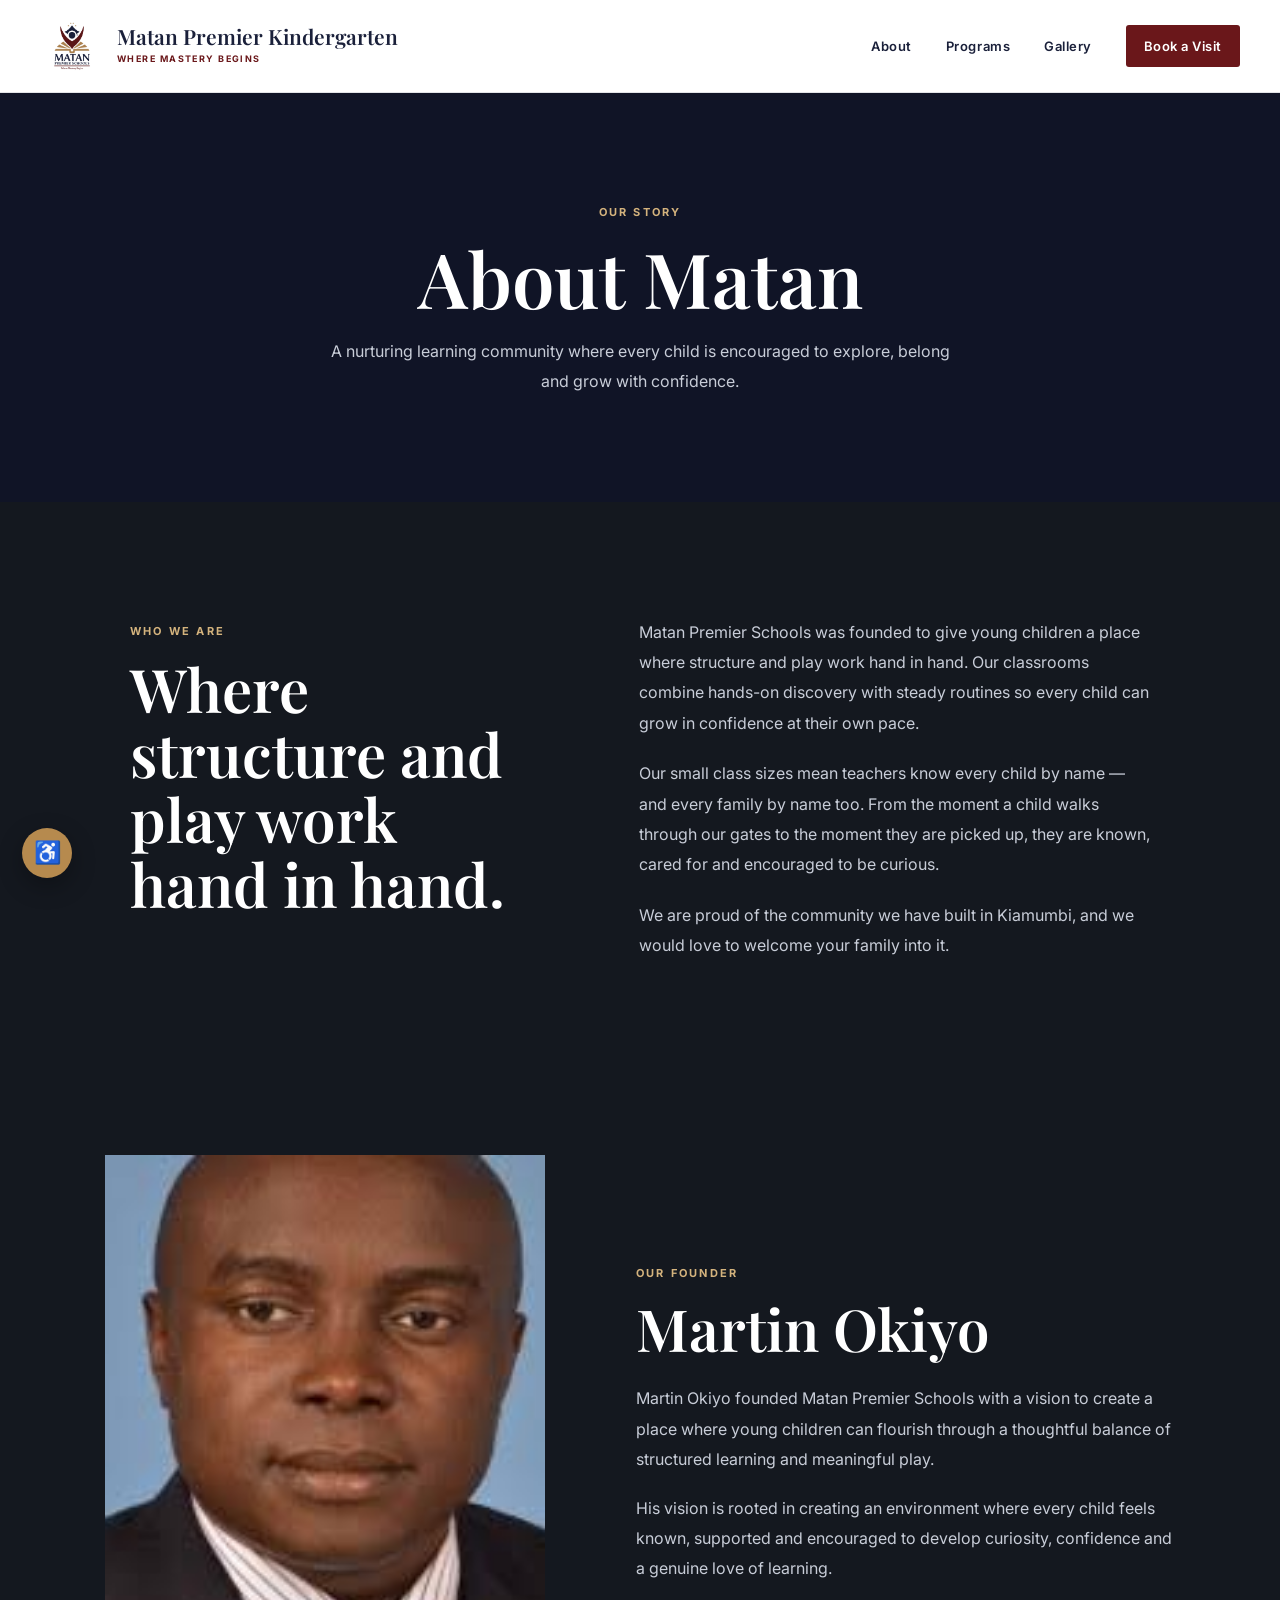
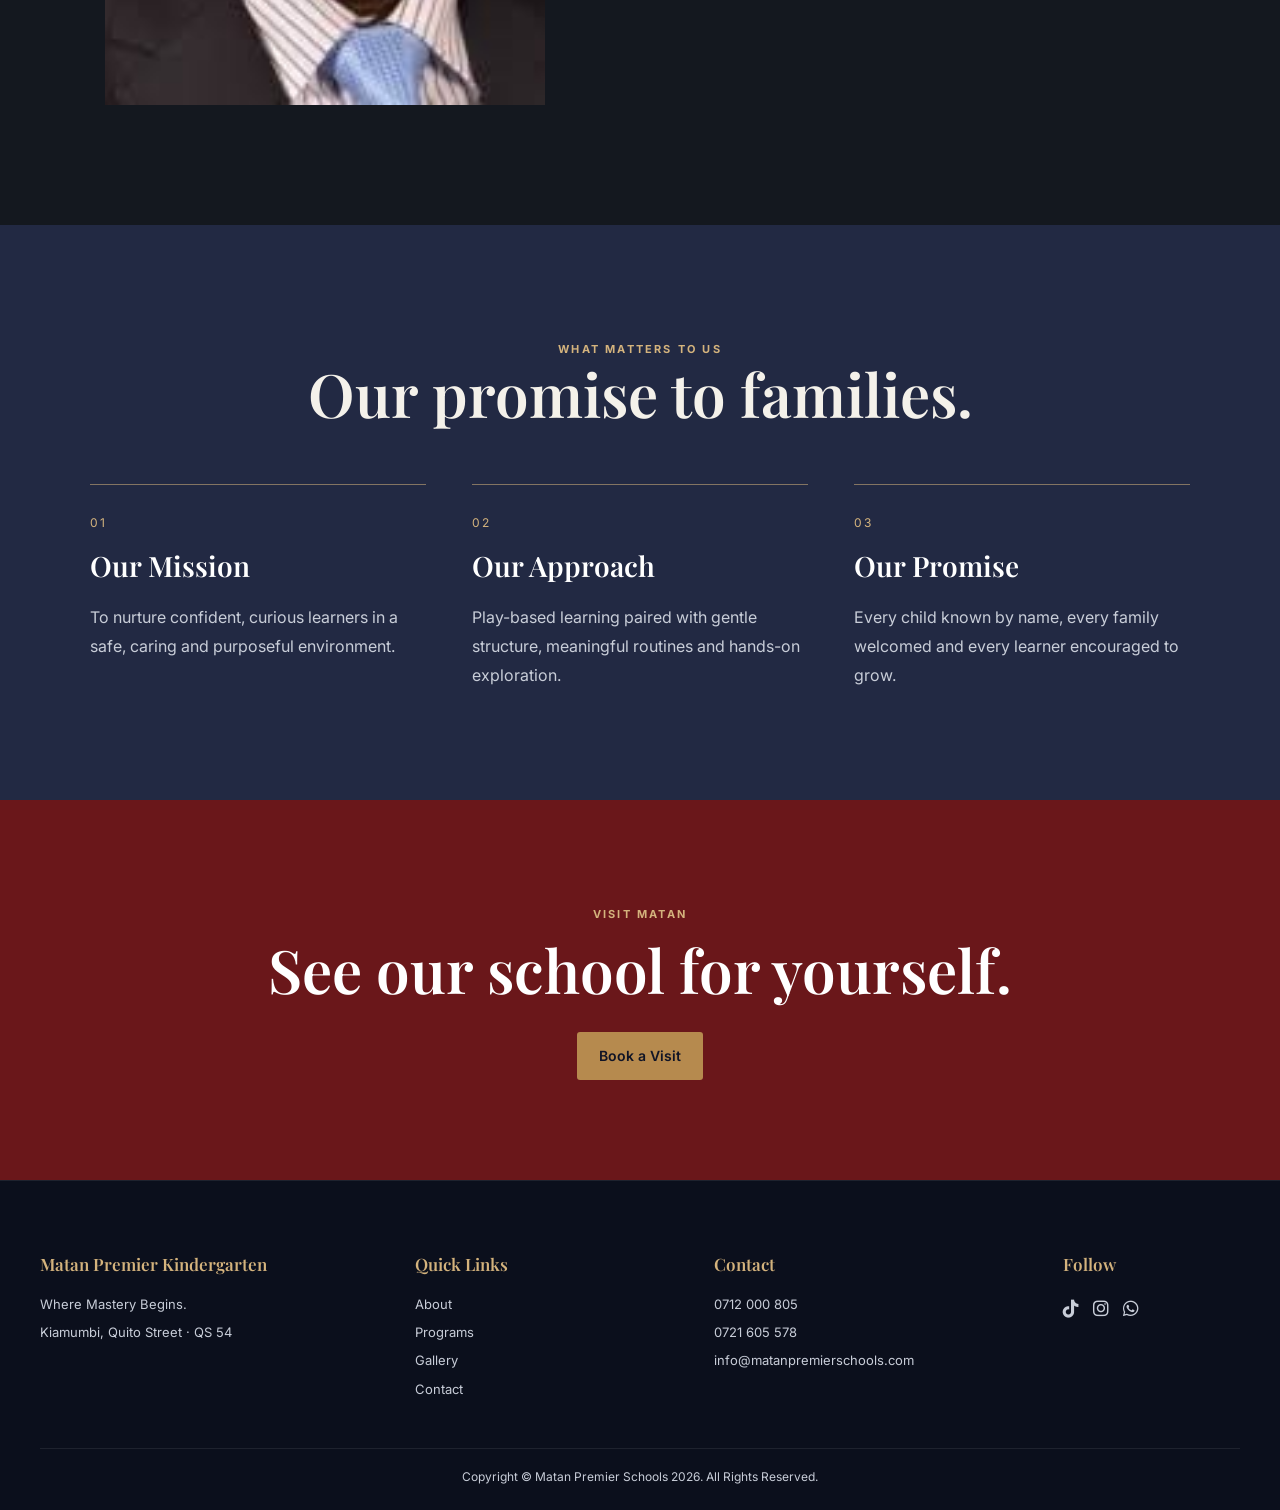
==== commit 16ed8455: "new style check" ====
--- a/about.html
+++ b/about.html
@@ -3,99 +3,141 @@
 <head>
 <meta charset="UTF-8">
 <meta name="viewport" content="width=device-width, initial-scale=1.0">
-<title>About Us — Matan Premier Schools</title>
+<title>About Us | Matan Premier Kindergarten</title>
+<meta name="description" content="Learn about Matan Premier Kindergarten, our founder, our story and our approach to early childhood learning.">
 <link rel="preconnect" href="https://fonts.googleapis.com">
 <link rel="preconnect" href="https://fonts.gstatic.com" crossorigin>
-
 <link href="https://fonts.googleapis.com/css2?family=Inter:wght@400;500;600;700&family=Playfair+Display:wght@500;600;700&display=swap" rel="stylesheet">
+<link rel="stylesheet" href="https://cdnjs.cloudflare.com/ajax/libs/font-awesome/6.5.2/css/all.min.css">
 <link rel="stylesheet" href="style.css">
 </head>
 <body>
 
+<header class="site-header">
+  <nav class="site-nav">
+    <a href="index.html" class="logo">
+      <img src="Matan-Premier-Schools-Logo-FA.jpg" alt="Matan Premier Schools logo" class="logo-mark">
+      <span class="logo-copy">
+        <span class="logo-name">Matan Premier Kindergarten</span>
+        <span class="logo-tagline">Where Mastery Begins</span>
+      </span>
+    </a>
 
-<section class="hero" style="padding-bottom: 40px;">
-<nav>
+    <button class="menu-toggle" id="menuToggle" aria-label="Open menu" aria-expanded="false">
+      <span></span><span></span><span></span>
+    </button>
 
-  <a href="index.html" class="logo">
-    <img
-      src="Matan-Premier-Schools-Logo-FA.jpg"
-      alt="Matan Premier Schools logo"
-      class="logo-mark"
-    >
+    <div class="nav-links" id="navLinks">
+      <a href="about.html">About</a>
+      <a href="index.html#programs">Programs</a>
+      <a href="gallery.html">Gallery</a>
+      <a href="contact.html" class="visit-btn">Book a Visit</a>
+    </div>
+  </nav>
+</header>
 
-    <div class="logo-copy">
-      <span class="logo-name">Matan Premier Kindergarten</span>
-      <span class="logo-tagline">Where Mastery Begins</span>
+<main>
+  <section class="page-hero">
+    <div class="page-hero-inner">
+      <span class="section-kicker">Our Story</span>
+      <h1>About Matan</h1>
+      <p>A nurturing learning community where every child is encouraged to explore, belong and grow with confidence.</p>
     </div>
-  </a>
+  </section>
 
-  <button
-    class="menu-toggle"
-    id="menuToggle"
-    aria-label="Open menu"
-    aria-expanded="false"
-  >
-    <span></span>
-    <span></span>
-    <span></span>
-  </button>
+  <section class="story-split">
+    <div>
+      <span class="section-kicker">Who We Are</span>
+      <h2>Where structure and play work hand in hand.</h2>
+    </div>
+    <div class="story-copy">
+      <p>Matan Premier Schools was founded to give young children a place where structure and play work hand in hand. Our classrooms combine hands-on discovery with steady routines so every child can grow in confidence at their own pace.</p>
+      <p>Our small class sizes mean teachers know every child by name — and every family by name too. From the moment a child walks through our gates to the moment they are picked up, they are known, cared for and encouraged to be curious.</p>
+      <p>We are proud of the community we have built in Kiamumbi, and we would love to welcome your family into it.</p>
+    </div>
+  </section>
 
-  <div class="nav-links" id="navLinks">
-    <a href="about.html">About</a>
-    <a href="index.html#highlights">Programs</a>
-    <a href="gallery.html">Gallery</a>
-    <a href="contact.html" class="visit-btn">Book a Visit</a>
+  <section class="founder-story">
+    <div class="founder-story-image">
+      <img src="image/martin okiyo.jpg" alt="Martin Okiyo, Founder of Matan Premier Schools">
+    </div>
+    <div class="founder-story-copy">
+      <span class="section-kicker">Our Founder</span>
+      <h2>Martin Okiyo</h2>
+      <p>Martin Okiyo founded Matan Premier Schools with a vision to create a place where young children can flourish through a thoughtful balance of structured learning and meaningful play.</p>
+      <p>His vision is rooted in creating an environment where every child feels known, supported and encouraged to develop curiosity, confidence and a genuine love of learning.</p>
+    </div>
+  </section>
+
+  <section class="values-band">
+    <div class="section-heading centered">
+      <span class="section-kicker">What Matters to Us</span>
+      <h2>Our promise to families.</h2>
+    </div>
+    <div class="values-grid">
+      <article>
+        <span>01</span>
+        <h3>Our Mission</h3>
+        <p>To nurture confident, curious learners in a safe, caring and purposeful environment.</p>
+      </article>
+      <article>
+        <span>02</span>
+        <h3>Our Approach</h3>
+        <p>Play-based learning paired with gentle structure, meaningful routines and hands-on exploration.</p>
+      </article>
+      <article>
+        <span>03</span>
+        <h3>Our Promise</h3>
+        <p>Every child known by name, every family welcomed and every learner encouraged to grow.</p>
+      </article>
+    </div>
+  </section>
+
+  <section class="cta-band">
+    <span class="section-kicker">Visit Matan</span>
+    <h2>See our school for yourself.</h2>
+    <a href="contact.html" class="btn-primary">Book a Visit</a>
+  </section>
+</main>
+
+<footer class="site-footer">
+  <div class="footer-grid">
+    <div>
+      <h3>Matan Premier Kindergarten</h3>
+      <p>Where Mastery Begins.</p>
+      <p>Kiamumbi, Quito Street · QS 54</p>
+    </div>
+
+    <div>
+      <h3>Quick Links</h3>
+      <a href="about.html">About</a>
+      <a href="index.html#programs">Programs</a>
+      <a href="gallery.html">Gallery</a>
+      <a href="contact.html">Contact</a>
+    </div>
+
+    <div>
+      <h3>Contact</h3>
+      <a href="tel:+254712000805">0712 000 805</a>
+      <a href="tel:+254721605578">0721 605 578</a>
+      <a href="mailto:info@matanpremierschools.com">info@matanpremierschools.com</a>
+    </div>
+
+    <div>
+      <h3>Follow</h3>
+      <div class="footer-social">
+        <a href="https://www.tiktok.com/@matanpremierschools" aria-label="TikTok" target="_blank" rel="noopener noreferrer"><i class="fa-brands fa-tiktok"></i></a>
+        <a href="https://instagram.com/matanpremierschools" aria-label="Instagram" target="_blank" rel="noopener noreferrer"><i class="fa-brands fa-instagram"></i></a>
+        <a href="https://wa.me/254712000805" aria-label="WhatsApp" target="_blank" rel="noopener noreferrer"><i class="fa-brands fa-whatsapp"></i></a>
+      </div>
+    </div>
   </div>
 
-</nav>
-  
-
-  <div class="hero-text" style="max-width: 700px; margin: 0 auto; text-align: center;">
-    <span class="eyebrow">Our story</span>
-    <h1>About <span>Matan Premier Schools</span></h1>
-    <p style="max-width: 100%; margin: 0 auto;">Where Mastery Begins — a warm, safe home for little learners in Kiamumbi, on Quito Street.</p>
-  </div>
-</section>
-
-<section>
-    <h4 style="text-align: center; font-size: 18px; color: #4a5560; margin-bottom: 20px;"> <strong>OUR FOUNDER</strong></h4>
-    <div style="max-width: 700px; margin: 0 auto; text-align: center;">
-        <img src="image/martin okiyo.jpg" alt="Matan Premier Schools founder" style="width: 200px; height: auto; border-radius: 50%; margin-bottom: 20px;">
-        <p style="font-size: 16px; line-height: 1.7; color: #4a5560;">Our founder, MARTIN OKIYO, envisioned a place where young children could thrive through a balance of structured learning and playful exploration. With a passion for early childhood education, [he/she/they] established Matan Premier Schools to provide a nurturing environment that fosters curiosity, creativity, and confidence in every child.</p>
-    </div>
-</section>
-
-<section class="gallery">
-  <h2>Who we are</h2>
-  <div style="max-width: 700px; margin: 0 auto; text-align: left; font-size: 16px; line-height: 1.7; color: #4a5560;">
-    <p style="margin-bottom: 18px;">Matan Premier Schools was founded to give young children a place where structure and play work hand in hand. Our classrooms combine hands-on discovery with steady routines, so every child grows in confidence at their own pace.</p>
-    <p style="margin-bottom: 18px;">Our small class sizes mean teachers know every child by name — and every family by name too. From the moment a child walks through our gates to the moment they're picked up, they're known, cared for, and encouraged to be curious.</p>
-    <p>We're proud of the community we've built in Kiamumbi, and we'd love to welcome your family into it.</p>
-  </div>
-</section>
-
-<section class="highlights">
-  <div class="highlights-grid">
-    <div class="card">
-      <div class="card-icon" style="background:#FFB347"></div>
-      <h3>Our mission</h3>
-      <p>To nurture confident, curious learners in a safe and loving environment.</p>
-    </div>
-    <div class="card">
-      <div class="card-icon" style="background:#5B8DBE"></div>
-      <h3>Our approach</h3>
-      <p>Play-based learning paired with gentle, consistent structure.</p>
-    </div>
-    <div class="card">
-      <div class="card-icon" style="background:#FF7F6B"></div>
-      <h3>Our promise</h3>
-      <p>Every child known by name, every family part of the community.</p>
-    </div>
-  </div>
-</section>
+  <div class="footer-bottom">Copyright © Matan Premier Schools 2026. All Rights Reserved.</div>
+</footer>
 <button class="a11y-toggle" id="a11yToggle" aria-label="Accessibility options">♿</button>
 
-<div class="a11y-panel" id="a11yPanel">
+<div class="a11y-panel" id="a11yPanel" aria-hidden="true">
   <h4>Accessibility Options</h4>
   <button id="a11yIncreaseSpacing">Increase Text Spacing</button>
   <button id="a11yDecreaseSpacing">Decrease Text Spacing</button>
@@ -103,7 +145,6 @@
   <button id="a11yUnderline">Underline Links</button>
   <button id="a11yReset">Reset</button>
 </div>
-
 <script src="script.js"></script>
 </body>
 </html>
--- a/style.css
+++ b/style.css
@@ -1,23 +1,15 @@
 :root {
   --cream: #14181F;
-  --ink: #F4F1EA;
-
   --navy: #1A203A;
-  --navy-dark: #111628;
-
+  --navy-dark: #101426;
+  --navy-light: #222943;
   --maroon: #6A171A;
   --maroon-dark: #4E1012;
-
   --gold: #B68A4E;
-  --gold-dark: #946C39;
-
+  --gold-light: #D4B37D;
   --white: #FFFFFF;
-
-  /* keep older names working */
-  --sun: var(--gold);
-  --mint: var(--gold);
-  --sky: var(--gold);
-  --coral: var(--maroon);
+  --ink: #F4F1EA;
+  --muted: #C8CDD8;
 }
 
 * {
@@ -26,300 +18,226 @@
   padding: 0;
 }
 
+html {
+  scroll-behavior: smooth;
+}
+
 body {
   font-family: 'Inter', sans-serif;
   background: var(--cream);
   color: var(--ink);
-}
-
-/* ---------- Hero section ---------- */
-
-.hero {
+  line-height: 1.6;
+}
+
+img,
+video {
+  max-width: 100%;
+}
+
+a {
+  color: inherit;
+}
+
+button,
+input,
+textarea {
+  font: inherit;
+}
+
+/* Utility bar */
+.utility-bar {
+  background: var(--maroon);
+  color: #fff;
+  padding: 8px 28px;
+  display: flex;
+  justify-content: space-between;
+  gap: 20px;
+  font-size: 13px;
+}
+
+.utility-contact,
+.utility-social {
+  display: flex;
+  align-items: center;
+  gap: 18px;
+}
+
+.utility-bar a {
+  text-decoration: none;
+}
+
+.utility-social a:hover {
+  color: var(--gold-light);
+}
+
+/* Shared header */
+.site-header {
+  background: #fff;
+  padding: 14px 40px;
+  border-bottom: 1px solid rgba(26, 32, 58, 0.12);
   position: relative;
-  overflow: hidden;
-  padding: 32px 24px 90px;
-}
-
-/* ---------- Nav ---------- */
-
-nav {
+  z-index: 100;
+}
+
+.site-nav {
+  max-width: 1200px;
+  margin: 0 auto;
   display: flex;
   align-items: center;
   justify-content: space-between;
-  max-width: 1000px;
-  margin: 0 auto;
-  position: relative;
-}
-.nav-wrapper {
-  background: var(--cream);
-  padding: 14px 24px;
 }
 
 .logo {
   display: flex;
   align-items: center;
-  gap: 12px;
-
-  color: var(--ink);
+  gap: 13px;
   text-decoration: none;
 }
 
 .logo-mark {
-  width: 62px;
-  height: 62px;
-
+  width: 64px;
+  height: 64px;
   object-fit: contain;
-  display: block;
-
   flex-shrink: 0;
 }
 
 .logo-copy {
   display: flex;
   flex-direction: column;
-  justify-content: center;
 }
 
 .logo-name {
   font-family: 'Playfair Display', serif;
-  font-size: 22px;
+  font-size: 21px;
   font-weight: 600;
   line-height: 1.05;
-
-  color: var(--ink);
+  color: var(--navy);
 }
 
 .logo-tagline {
-  font-family: 'Inter', sans-serif;
-
   margin-top: 5px;
-
-  font-size: 10px;
-  font-weight: 600;
-
-  letter-spacing: 0.14em;
+  font-size: 9px;
+  font-weight: 700;
+  letter-spacing: .16em;
   text-transform: uppercase;
-
-  color: var(--gold);
+  color: var(--maroon);
 }
 
 .nav-links {
   display: flex;
   align-items: center;
-  justify-content: space-between;
-
-  max-width: 1200px;
-
-  margin: 0 auto;
-
-  position: relative;
+  gap: 34px;
 }
 
 .nav-links a {
   position: relative;
-  color: var(--ink);
   text-decoration: none;
-
-  font-family: 'Inter', sans-serif;
-  font-weight: 500;
-  font-size: 14px;
-  letter-spacing: 0.01em;
-
-  margin-left: 12px;
-  padding: 10px 18px;
-  border-radius: 999px;
-
-  transition:
-    background 0.25s ease,
-    color 0.25s ease,
-    transform 0.25s ease;
-
-  display: inline-block;
-}
-
-.nav-links a::after {
-  content: '';
+  color: var(--navy);
+  font-size: 13px;
+  font-weight: 600;
+  letter-spacing: .04em;
+}
+
+.nav-links a:not(.visit-btn)::after {
+  content: "";
   position: absolute;
-  left: 2px;
-  bottom: 0;
+  left: 0;
+  bottom: -7px;
   width: 0;
   height: 2px;
-  background: var(--sun);
-  transition: width 0.25s ease;
-}
-
-.nav-links a:hover {
-  background: var(--sun);
-  color: #1a1a1a;
-  transform: translateY(-2px);
-}
-
-.nav-links a:hover::after {
-  width: calc(100% - 4px);
-}
-
-.utility-social a,
-.social-icons a {
-  transition: transform 0.25s ease, background 0.25s ease;
-  display: inline-flex;
-}
-
-.utility-social a:hover,
-.social-icons a:hover {
-  transform: scale(1.15);
-}
-
-.social-icons a:hover {
-  background: #fff ;
-  color: #1a1a1a;
+  background: var(--gold);
+  transition: width .2s ease;
+}
+
+.nav-links a:not(.visit-btn):hover::after {
+  width: 100%;
 }
 
 .visit-btn {
-  background: var(--coral);
+  background: var(--maroon);
   color: #fff !important;
-  padding: 10px 20px;
-  border-radius: 999px;
-}
-
-/* Hamburger button — hidden on desktop, shown on mobile */
+  padding: 11px 18px;
+  border-radius: 3px;
+}
+
+.visit-btn:hover {
+  background: var(--maroon-dark);
+}
+
 .menu-toggle {
   display: none;
+  width: 28px;
+  height: 22px;
   flex-direction: column;
   justify-content: space-between;
-  width: 26px;
-  height: 20px;
   background: none;
-  border: none;
+  border: 0;
   cursor: pointer;
-  padding: 0;
 }
 
 .menu-toggle span {
-  display: block;
-  height: 3px;
   width: 100%;
-  background: var(--ink);
-  border-radius: 2px;
-  transition: transform 0.25s ease, opacity 0.25s ease;
-}
-
-/* ---------- Hero content ---------- */
-/* ---------- Serif heading + quote style (Brookhurst-inspired) ---------- */
-
-.heading-serif {
+  height: 2px;
+  background: var(--navy);
+}
+
+/* Typography helpers */
+.section-kicker,
+.hero-kicker {
+  display: inline-block;
+  font-size: 11px;
+  font-weight: 700;
+  letter-spacing: .2em;
+  text-transform: uppercase;
+  color: var(--gold-light);
+}
+
+.section-heading {
+  max-width: 760px;
+  margin-bottom: 58px;
+}
+
+.section-heading.centered {
+  text-align: center;
+  margin-left: auto;
+  margin-right: auto;
+}
+
+.section-heading h2,
+.intro-copy h2,
+.story-split h2,
+.founder-story-copy h2,
+.gallery-heading h2,
+.contact-info h2,
+.contact-form h2,
+.cta-band h2 {
   font-family: 'Playfair Display', serif;
-  font-weight: 700;
-  font-size: 42px;
-  color: #fff;
-  margin-bottom: 24px;
-  text-align: center;
-}
-
-.quote-block {
-  font-family: 'Playfair Display', serif;
-  font-style: italic;
-  font-size: 22px;
-  line-height: 1.6;
-  color: #e8e4da;
-  max-width: 700px;
-}
-
-.quote-block a {
-  display: block;
-  margin-top: 20px;
-  font-style: italic;
-  color: var(--sun);
-  text-decoration: none;
-}
-
-.hero-content {
-  max-width: 1000px;
-  margin: 0 auto;
-  display: flex;
-  align-items: center;
-  gap: 40px;
-  flex-wrap: wrap;
-}
-
-.hero-text {
-  flex: 1 1 380px;
-}
-
-.eyebrow {
-  display: inline-block;
-  background: var(--mint);
-  color: #124832;
-  font-weight: 600;
-  font-size: 13px;
-  padding: 6px 14px;
-  border-radius: 999px;
-  margin-bottom: 18px;
-}
-
-h1 {
-  font-family: 'Playfair Display', serif;
-  font-size: 48px;
-  font-weight: 600;
-  line-height: 1.15;
-  letter-spacing: -0.02em;
-  margin-bottom: 18px;
-}
-
-h1 span {
-  color: var(--sky);
-}
-
-.hero-text p {
-  font-size: 17px;
-  line-height: 1.6;
-  color: #4a5560;
-  max-width: 420px;
-  margin-bottom: 26px;
-}
-
-.cta-row {
-  display: flex;
-  gap: 14px;
-  flex-wrap: wrap;
-}
-
-.btn-primary {
-  background: var(--sun);
-  color: var(--ink);
-  font-weight: 600;
-  padding: 14px 26px;
-  border-radius: 999px;
-  text-decoration: none;
-  font-size: 15px;
-}
-
-.btn-secondary {
-  background: transparent;
-  color: var(--ink);
-  font-weight: 600;
-  padding: 14px 26px;
-  border-radius: 999px;
-  text-decoration: none;
-  font-size: 15px;
-  border: 2px solid var(--ink);
-}
-
-/* ---------- Carousel illustration ---------- */
-/* ---------- Hero photo carousel ---------- */
-
-.hero-carousel {
-  flex: 1 1 300px;
+  font-weight: 600;
+  line-height: 1.08;
+}
+
+.section-heading h2,
+.intro-copy h2,
+.story-split h2,
+.gallery-heading h2 {
+  font-size: clamp(42px, 5vw, 60px);
+}
+
+p {
+  color: var(--muted);
+}
+
+/* Home hero */
+.hero-full {
   position: relative;
-  height: 500px;
-  border-radius: 20px;
+  min-height: 690px;
+  height: 86vh;
   overflow: hidden;
-  box-shadow: 0 8px 24px rgba(0, 0, 0, 0.12);
 }
 
 .carousel-slide {
   position: absolute;
-  top: 0;
-  left: 0;
+  inset: 0;
   width: 100%;
   height: 100%;
   object-fit: cover;
@@ -331,690 +249,751 @@
   opacity: 1;
 }
 
-
-/* ---------- Highlights section ---------- */
-
-.highlights {
-  background: var(--mint);
-  padding: 70px 24px 50px;
-  margin-top: -60px;
-}
-
-.highlights-grid {
-  max-width: 1000px;
-  margin: 0 auto;
-  display: grid;
-  grid-template-columns: repeat(auto-fit, minmax(220px, 1fr));
-  gap: 24px;
-}
-
-.card {
-  background: #fff;
-  border-radius: 20px;
-  padding: 26px;
-  text-align: center;
-}
-
-.card-icon {
-  width: 50px;
-  height: 50px;
-  border-radius: 50%;
-  margin: 0 auto 14px;
-}
-
-.card h3 {
-  font-family: 'Playfair Display', serif;
-  font-size: 20px;
-  font-weight: 600;
-  margin-bottom: 8px;
-}
-
-.card p {
-  font-size: 14px;
-  color: #4a5560;
-  line-height: 1.5;
-}
-
-/* ---------- Gallery ---------- */
-
-.gallery {
-  max-width: 1000px;
-  margin: 0 auto;
-  padding: 60px 24px 70px;
-  text-align: center;
-}
-
-.gallery h2 {
-    font-family: 'Playfair Display', serif;
-  font-weight: 600;
-  font-size: 32px;
-  margin-bottom: 30px;
-  color: var(--ink);
-}
-
-.gallery-grid {
-  display: grid;
-  grid-template-columns: repeat(auto-fit, minmax(260px, 1fr));
-  gap: 24px;
-}
-
-.gallery-grid figure {
-  margin: 0;
-  border-radius: 20px;
-  overflow: hidden;
-  background: #fff;
-  box-shadow: 0 8px 24px rgba(0, 0, 0, 0.08);
-}
-
-.gallery-grid img {
-  width: 100%;
-  height: 700px;
-  object-fit: cover;
-  display: block;
-}
-
-.gallery-grid figcaption {
-  padding: 14px 18px;
-  font-size: 14px;
-  font-weight: 600;
-  color: #4a5560;
-  text-align: left;
-}
-/* ---------- Program blocks (alternating image/text) ---------- */
-
-.program-block {
-  display: flex;
-  align-items: center;
-  gap: 40px;
-  max-width: 1000px;
-  margin: 0 auto 60px;
-  padding: 0 24px;
-  flex-wrap: wrap;
-}
-
-.program-block:nth-child(even) {
-  flex-direction: row-reverse;
-}
-
-.program-block img {
-  flex: 1 1 380px;
-  width: 100%;
-  max-height: 380px;
-  object-fit: cover;
-  border-radius: 20px;
-  box-shadow: 0 8px 24px rgba(0, 0, 0, 0.12);
-}
-
-.program-text {
-  flex: 1 1 380px;
-}
-
-.program-text h2 {
-  font-family: 'Playfair Display', serif;
-  font-size: 32px;
-  color: #fff;
-  
-  margin-bottom: 14px;
-}
-
-.program-text p {
-  font-size: 18px;
-  line-height: 1.7;
-  color: #fff;
-  margin-bottom: 20px;
-}
-
-.get-details-btn {
-  display: block;
-  background: var(--maroon);
-  color: #fff;
-  text-decoration: none;
-  font-weight: 600;
-  text-align: center;
-  padding: 14px 20px;
-  border-radius: 6px;
-}
-
-@media (max-width: 700px) {
-  .program-block:nth-child(even) {
-    flex-direction: column;
-  }
-}
-
-/* ---------- Mobile ---------- */
-
-@media (max-width: 700px) {
-  h1 {
-    font-size: 32px;
-  }
-
-  .menu-toggle {
-    display: flex;
-  }
-
-  .nav-links {
-    display: none;
-    position: absolute;
-    top: 50px;
-    right: 0;
-    background: #fff;
-    flex-direction: column;
-    align-items: flex-start;
-    padding: 16px 20px;
-    border-radius: 16px;
-    box-shadow: 0 8px 24px rgba(0, 0, 0, 0.08);
-    z-index: 10;
-  }
-
-  .nav-links a {
-    margin: 8px 0;
-  }
-
-  .nav-links.open {
-    display: flex;
-  }
-
-  .menu-toggle.open span:nth-child(1) {
-    transform: translateY(8px) rotate(45deg);
-  }
-
-  .menu-toggle.open span:nth-child(2) {
-    opacity: 0;
-  }
-
-  .menu-toggle.open span:nth-child(3) {
-    transform: translateY(-8px) rotate(-45deg);
-  }
-}
-
-/* ---------- Social row ---------- */
-/* ---------- Social row ---------- */
-
-.social-row {
-  text-align: center;
-  padding: 50px 24px;
-  background: var(--cream);
-}
-
-.social-row h2 {
-  font-family: 'Playfair Display', serif;
-  font-size: 22px;
-  color: var(--navy);
-  margin-bottom: 20px;
-}
-
-.social-icons {
-  display: flex;
-  justify-content: center;
-  align-items: center;
-  gap: 20px;
-}
-
-.social-icons a {
-  width: 52px;
-  height: 52px;
-
-  border-radius: 50%;
-
-  display: flex;
-  align-items: center;
-  justify-content: center;
-
-  background: var(--navy);
-  color: var(--white);
-
-  border: 2px solid var(--gold);
-
-  text-decoration: none;
-  font-size: 22px;
-
-  transition:
-    transform 0.25s ease,
-    background 0.25s ease,
-    color 0.25s ease;
-}
-
-.social-icons a:hover {
-  background: var(--maroon);
-  color: var(--white);
-  transform: translateY(-4px);
-}
-
-
-/* ---------- Footer ---------- */
-
-.site-footer {
-  background: var(--maroon);
-  color: #fdf3f0;
-  padding: 60px 24px 24px;
-  border-top: 5px solid #fff;
-}
-
-.footer-grid {
-  max-width: 1000px;
-  margin: 0 auto;
-  display: grid;
-  grid-template-columns: repeat(auto-fit, minmax(220px, 1fr));
-  gap: 40px;
-}
-
-.footer-grid h3 {
-  font-family: 'Playfair Display', serif;
-  font-size: 16px;
-  color: var(--sun);
-  text-transform: uppercase;
-  margin-bottom: 16px;
-}
-
-.footer-grid p,
-.footer-grid a {
-  display: block;
-  color: #fdf3f0;
-  text-decoration: none;
-  font-size: 14px;
-  line-height: 1.9;
-}
-
-.footer-bottom {
-  max-width: 1000px;
-  margin: 40px auto 0;
-  padding-top: 20px;
-  border-top: 1px solid rgba(255, 255, 255, 0.2);
-  text-align: center;
-  font-size: 13px;
-  color: #f2d9d4;
-}
-
-/* ---------- Contact page ---------- */
-
-body.contact-page {
-  background: var(--white);
-}
-
-.contact-section {
-  max-width: 1000px;
-  margin: 0 auto;
-  padding: 60px 24px 80px;
-}
-
-.contact-grid {
-  display: flex;
-  gap: 40px;
-  flex-wrap: wrap;
-}
-
-.contact-info {
-  flex: 1 1 300px;
-  background: var(--navy);
-  color: #fff;
-  border-radius: 20px;
-  padding: 36px;
-}
-
-.contact-info h3 {
-  font-family: 'Playfair Display', serif;
-  font-size: 20px;
-  color: var(--maroon);
-  margin-bottom: 20px;
-}
-
-.contact-info p,
-.contact-info a {
-  display: block;
-  color: #fdf3f0;
-  text-decoration: none;
-  font-size: 15px;
-  line-height: 2;
-}
-
-.contact-form {
-  flex: 1 1 380px;
-  background: #fff;
-  border-radius: 20px;
-  padding: 36px;
-  box-shadow: 0 8px 24px rgba(199, 180, 180, 0.993);
-}
-
-.contact-form label {
-  display: block;
-  font-weight: 600;
-  font-size: 14px;
-  margin-bottom: 6px;
-  color: var(--ink);
-}
-
-.contact-form input,
-.contact-form textarea {
-  width: 100%;
-  padding: 12px 14px;
-  border: 2px solid #e5ded1;
-  border-radius: 10px;
-  font-family: 'Inter', sans-serif;
-  font-size: 14px;
-  margin-bottom: 18px;
-}
-
-.contact-form textarea {
-  resize: vertical;
-  min-height: 120px;
-}
-
-.contact-form button {
-  background: var(--coral);
-  color: #fff;
-  border: none;
-  font-weight: 600;
-  font-size: 15px;
-  padding: 14px 28px;
-  border-radius: 999px;
-  cursor: pointer;
-}
-
-@media (max-width: 700px) {
-  .contact-grid {
-    flex-direction: column;
-  }
-}
-
-/* ---------- Utility bar ---------- */
-
-.utility-bar {
-  background: var(--maroon);
-  color: #fdf3f0;
-  padding: 8px 24px;
-  display: flex;
-  justify-content: space-between;
-  align-items: center;
-  font-size: 13px;
-  flex-wrap: wrap;
-  gap: 8px;
-  border-bottom: 5px solid #fff;
-}
-
-.utility-contact {
-  display: flex;
-  gap: 20px;
-}
-
-.utility-contact a {
-  color: #fdf3f0;
-  text-decoration: none;
-}
-
-.utility-social {
-  display: flex;
-  gap: 14px;
-}
-
-.utility-social a {
-  color: #fdf3f0;
-  text-decoration: none;
-  font-weight: 700;
-}
-
-/* ---------- Nav wrapper (sits below utility bar) ---------- */
-
-.nav-wrapper {
-  background: var(--cream);
-  padding: 20px 24px;
-}
-
-/* ---------- Full-screen hero carousel ---------- */
-
-.hero-full {
-  position: relative;
-  height: 90vh;
-  min-height: 600px;
-  overflow: hidden;
-}
-
 .hero-overlay {
   position: absolute;
   inset: 0;
   z-index: 1;
+  background: linear-gradient(90deg, rgba(16,20,38,.94) 0%, rgba(16,20,38,.72) 45%, rgba(16,20,38,.20) 100%);
 }
 
 .hero-full-content {
   position: relative;
   z-index: 2;
-  max-width: 700px;
+  max-width: 1200px;
   height: 100%;
+  margin: 0 auto;
+  padding: 0 56px;
   display: flex;
   flex-direction: column;
   justify-content: center;
-  padding: 0 60px;
-  color: #fff;
+  align-items: flex-start;
 }
 
 .hero-full-content h1 {
-  color: #fff;
-  font-size: 52px;
+  margin: 18px 0 26px;
+  max-width: 700px;
+  font-family: 'Playfair Display', serif;
+  font-size: clamp(58px, 7vw, 92px);
+  font-weight: 600;
+  line-height: .96;
+  color: #fff;
 }
 
 .hero-full-content h1 span {
-  color: var(--sun);
+  color: var(--gold-light);
 }
 
 .hero-full-content p {
-  color: #f2ece0;
-  max-width: 480px;
-}
-
-.hero-full-content .btn-secondary {
-  border-color: #fff;
-  color: #fff;
-}
-
-@media (max-width: 700px) {
-  .hero-full-content {
-    padding: 0 24px;
-  }
-  .hero-full-content h1 {
-    font-size: 32px;
-  }
+  max-width: 560px;
+  margin-bottom: 32px;
+  font-size: 17px;
+  line-height: 1.8;
+  color: rgba(255,255,255,.82);
+}
+
+.cta-row {
+  display: flex;
+  gap: 14px;
+  flex-wrap: wrap;
+}
+
+.btn-primary,
+.btn-secondary {
+  display: inline-block;
+  text-decoration: none;
+  padding: 13px 22px;
+  font-weight: 600;
+  font-size: 14px;
+  border-radius: 3px;
+}
+
+.btn-primary {
+  background: var(--gold);
+  color: var(--navy-dark);
+}
+
+.btn-primary:hover {
+  background: var(--gold-light);
+}
+
+.btn-secondary {
+  border: 1px solid rgba(255,255,255,.75);
+  color: #fff;
+}
+
+.btn-secondary:hover {
+  background: rgba(255,255,255,.08);
+}
+
+/* Home intro */
+.intro-split {
+  max-width: 1200px;
+  margin: 0 auto;
+  padding: 120px 40px;
+  display: grid;
+  grid-template-columns: .95fr 1.05fr;
+  gap: 88px;
+  align-items: center;
+}
+
+.intro-copy h2 {
+  margin: 14px 0 26px;
+  color: #fff;
+}
+
+.intro-copy p {
+  margin-bottom: 18px;
+  line-height: 1.9;
+}
+
+.text-link {
+  display: inline-flex;
+  gap: 8px;
+  margin-top: 10px;
+  text-decoration: none;
+  color: var(--gold-light);
+  font-weight: 600;
+}
+
+.intro-media video {
+  width: 100%;
+  aspect-ratio: 4 / 5;
+  object-fit: cover;
+  display: block;
+}
+
+/* Programs / feature rows */
+.programs-section {
+  padding: 115px 40px;
+  background: var(--navy-dark);
+}
+
+.programs-section > * {
+  max-width: 1200px;
+  margin-left: auto;
+  margin-right: auto;
+}
+
+.feature-row {
+  display: grid;
+  grid-template-columns: 1.15fr .85fr;
+  gap: 78px;
+  align-items: center;
+  margin-bottom: 110px;
+}
+
+.feature-row.reverse {
+  grid-template-columns: .85fr 1.15fr;
+}
+
+.feature-row.reverse img {
+  order: 2;
+}
+
+.feature-row img {
+  width: 100%;
+  height: 510px;
+  object-fit: cover;
+  display: block;
+}
+
+.feature-number {
+  color: var(--gold-light);
+  font-size: 12px;
+  letter-spacing: .18em;
+}
+
+.feature-row h3 {
+  margin: 10px 0 20px;
+  font-family: 'Playfair Display', serif;
+  font-size: clamp(36px, 4vw, 48px);
+  font-weight: 600;
+  line-height: 1.1;
+  color: #fff;
+}
+
+.feature-row p {
+  line-height: 1.9;
+}
+
+/* Values */
+.values-band {
+  padding: 110px 40px;
+  background: var(--navy-light);
+}
+
+.values-grid {
+  max-width: 1100px;
+  margin: 0 auto;
+  display: grid;
+  grid-template-columns: repeat(3, 1fr);
+  gap: 46px;
+}
+
+.values-grid article {
+  border-top: 1px solid rgba(212,179,125,.55);
+  padding-top: 24px;
+}
+
+.values-grid article > span {
+  color: var(--gold-light);
+  font-size: 12px;
+  letter-spacing: .15em;
+}
+
+.values-grid h3 {
+  margin: 10px 0 14px;
+  font-family: 'Playfair Display', serif;
+  font-size: 28px;
+  font-weight: 600;
+  color: #fff;
+}
+
+.values-grid p {
+  line-height: 1.8;
+}
+
+/* Page hero */
+.page-hero {
+  background: var(--navy-dark);
+  padding: 105px 24px;
+  text-align: center;
+}
+
+.page-hero-inner {
+  max-width: 760px;
+  margin: 0 auto;
+}
+
+.page-hero h1 {
+  margin: 14px 0 20px;
+  font-family: 'Playfair Display', serif;
+  font-size: clamp(52px, 6vw, 76px);
+  font-weight: 600;
+  line-height: 1.05;
+  color: #fff;
+}
+
+.page-hero p {
+  max-width: 620px;
+  margin: 0 auto;
+  font-size: 16px;
+  line-height: 1.85;
+}
+
+/* About */
+.story-split {
+  max-width: 1100px;
+  margin: 0 auto;
+  padding: 115px 40px;
+  display: grid;
+  grid-template-columns: .9fr 1.1fr;
+  gap: 90px;
+}
+
+.story-split h2 {
+  margin-top: 14px;
+  color: #fff;
+}
+
+.story-copy p {
+  margin-bottom: 20px;
+  line-height: 1.9;
+}
+
+.founder-story {
+  max-width: 1150px;
+  margin: 0 auto;
+  padding: 60px 40px 120px;
+  display: grid;
+  grid-template-columns: .9fr 1.1fr;
+  gap: 90px;
+  align-items: center;
+}
+
+.founder-story-image img {
+  width: 100%;
+  max-width: 440px;
+  aspect-ratio: 4 / 5;
+  object-fit: cover;
+  display: block;
+}
+
+.founder-story-copy h2 {
+  margin: 12px 0 24px;
+  font-size: clamp(44px, 5vw, 58px);
+  color: #fff;
+}
+
+.founder-story-copy p {
+  margin-bottom: 18px;
+  line-height: 1.9;
+}
+
+/* Gallery */
+.gallery-section {
+  max-width: 1200px;
+  margin: 0 auto;
+  padding: 95px 40px;
+}
+
+.gallery-heading {
+  max-width: 680px;
+  margin-bottom: 42px;
+}
+
+.gallery-heading h2 {
+  margin: 12px 0 14px;
+  color: #fff;
+}
+
+.gallery-heading p {
+  line-height: 1.8;
+}
+
+.gallery-showcase {
+  display: grid;
+  grid-template-columns: 1fr 1.35fr 1fr;
+  gap: 18px;
+}
+
+.gallery-showcase figure {
+  margin: 0;
+  overflow: hidden;
+  background: var(--navy-light);
+}
+
+.gallery-showcase img {
+  width: 100%;
+  height: 470px;
+  object-fit: cover;
+  display: block;
+  transition: transform .45s ease;
+}
+
+.gallery-showcase img:hover {
+  transform: scale(1.025);
+}
+
+.program-summary {
+  padding: 110px 40px;
+  background: var(--navy-dark);
+}
+
+.program-summary > * {
+  max-width: 1100px;
+  margin-left: auto;
+  margin-right: auto;
+}
+
+.program-summary-grid {
+  display: grid;
+  grid-template-columns: repeat(3, 1fr);
+  gap: 42px;
+}
+
+.program-summary-grid article {
+  padding-top: 24px;
+  border-top: 1px solid rgba(212,179,125,.55);
+}
+
+.program-summary-grid span {
+  color: var(--gold-light);
+  font-size: 12px;
+  letter-spacing: .1em;
+}
+
+.program-summary-grid h3 {
+  margin: 8px 0 14px;
+  font-family: 'Playfair Display', serif;
+  font-size: 28px;
+  font-weight: 600;
+  color: #fff;
+}
+
+.program-summary-grid p {
+  line-height: 1.8;
+}
+
+/* Contact */
+.contact-page {
+  background: var(--cream);
+}
+
+.contact-section {
+  max-width: 1120px;
+  margin: 0 auto;
+  padding: 105px 40px 120px;
+}
+
+.contact-grid {
+  display: grid;
+  grid-template-columns: .9fr 1.1fr;
+  gap: 70px;
+}
+
+.contact-info,
+.contact-form {
+  padding: 42px;
+}
+
+.contact-info {
+  background: var(--navy-light);
+}
+
+.contact-info h2,
+.contact-form h2 {
+  margin: 12px 0 24px;
+  font-size: 40px;
+  color: #fff;
+}
+
+.contact-info > p {
+  margin-bottom: 32px;
+}
+
+.contact-detail {
+  margin-top: 26px;
+}
+
+.contact-detail h3 {
+  margin-bottom: 6px;
+  color: var(--gold-light);
+  font-size: 13px;
+  text-transform: uppercase;
+  letter-spacing: .1em;
+}
+
+.contact-detail a {
+  display: block;
+  text-decoration: none;
+  color: var(--muted);
+  margin-bottom: 4px;
+}
+
+.contact-detail a:hover {
+  color: #fff;
+}
+
+.contact-form {
+  background: var(--navy-dark);
+  border: 1px solid rgba(255,255,255,.08);
+}
+
+.contact-form label {
+  display: block;
+  margin: 14px 0 7px;
+  font-size: 13px;
+  font-weight: 600;
+  color: #fff;
+}
+
+.contact-form input,
+.contact-form textarea {
+  width: 100%;
+  border: 1px solid #303750;
+  background: #0D1120;
+  color: #fff;
+  padding: 13px 14px;
+  outline: none;
+}
+
+.contact-form input:focus,
+.contact-form textarea:focus {
+  border-color: var(--gold);
+}
+
+.contact-form textarea {
+  min-height: 140px;
+  resize: vertical;
+}
+
+.contact-form button {
+  margin-top: 18px;
+  border: 0;
+  background: var(--maroon);
+  color: #fff;
+  padding: 13px 22px;
+  cursor: pointer;
+}
+
+.contact-form button:hover {
+  background: var(--maroon-dark);
+}
+
+.form-note,
+.form-status {
+  margin-top: 14px;
+  font-size: 12px;
+  line-height: 1.6;
+}
+
+.form-status {
+  color: var(--gold-light);
+}
+
+/* CTA */
+.cta-band {
+  background: var(--maroon);
+  padding: 100px 24px;
+  text-align: center;
+}
+
+.cta-band h2 {
+  max-width: 760px;
+  margin: 12px auto 30px;
+  font-size: clamp(42px, 5vw, 60px);
+  color: #fff;
+}
+
+/* Footer */
+.site-footer {
+  background: #0B0F1C;
+  color: var(--muted);
+  padding: 70px 40px 24px;
+  border-top: 1px solid rgba(255,255,255,.08);
+}
+
+.footer-grid {
+  max-width: 1200px;
+  margin: 0 auto;
+  display: grid;
+  grid-template-columns: 1.3fr 1fr 1.2fr .7fr;
+  gap: 46px;
+}
+
+.footer-grid h3 {
+  margin-bottom: 14px;
+  font-family: 'Playfair Display', serif;
+  font-size: 17px;
+  font-weight: 600;
+  color: var(--gold-light);
+}
+
+.footer-grid p,
+.footer-grid a {
+  display: block;
+  margin-bottom: 5px;
+  text-decoration: none;
+  color: var(--muted);
+  font-size: 13px;
+  line-height: 1.8;
+}
+
+.footer-grid a:hover {
+  color: #fff;
+}
+
+.footer-social {
+  display: flex;
+  gap: 14px;
+}
+
+.footer-social a {
+  font-size: 18px;
+}
+
+.footer-bottom {
+  max-width: 1200px;
+  margin: 42px auto 0;
+  padding-top: 18px;
+  border-top: 1px solid rgba(255,255,255,.08);
+  text-align: center;
+  font-size: 12px;
+}
+
+/* Accessibility */
+.a11y-toggle {
+  position: fixed;
+  left: 22px;
+  bottom: 22px;
+  z-index: 999;
+  width: 50px;
+  height: 50px;
+  border: 0;
+  border-radius: 50%;
+  background: var(--gold);
+  color: var(--navy-dark);
+  font-size: 22px;
+  cursor: pointer;
+  box-shadow: 0 8px 24px rgba(0,0,0,.3);
+}
+
+.a11y-panel {
+  position: fixed;
+  left: 22px;
+  bottom: 82px;
+  z-index: 999;
+  width: 250px;
+  display: none;
+  padding: 16px;
+  background: #0B0F1C;
+  color: #fff;
+  border: 1px solid rgba(255,255,255,.1);
+  box-shadow: 0 12px 32px rgba(0,0,0,.35);
+}
+
+.a11y-panel.open {
+  display: block;
+}
+
+.a11y-panel h4 {
+  margin-bottom: 10px;
+}
+
+.a11y-panel button {
+  width: 100%;
+  margin-bottom: 7px;
+  padding: 9px 10px;
+  border: 0;
+  background: var(--maroon);
+  color: #fff;
+  text-align: left;
+  cursor: pointer;
+}
+
+#siteContent.a11y-invert {
+  filter: invert(1) hue-rotate(180deg);
+}
+
+#siteContent.a11y-underline a {
+  text-decoration: underline !important;
+}
+
+/* Mobile */
+@media (max-width: 820px) {
   .utility-bar {
     justify-content: center;
     text-align: center;
-  }
-}
-/* ---------- Dark theme component overrides ---------- */
-
-.card,
-.gallery-grid figure,
-.contact-form {
-  background: var(--navy);
-}
-
-.hero-text p,
-.card p,
-.gallery-grid figcaption,
-.contact-form label {
-  color: #C8CDD8;
-}
-
-.contact-form input,
-.contact-form textarea {
-  background: #0F1219;
-  border-color: #2A3145;
-  color: var(--ink);
-}
-
-.btn-secondary {
-  border-color: var(--ink);
-  color: var(--ink);
-}
-
-#siteContent {
-  background: var(--cream);
-}
-
-/* ---------- Accessibility widget ---------- */
-
-.a11y-toggle {
-  position: fixed;
-  bottom: 24px;
-  left: 24px;
-  width: 54px;
-  height: 54px;
-  border-radius: 50%;
-  background: var(--sky);
-  color: #000000;
-  border: none;
-  font-size: 24px;
-  cursor: pointer;
-  z-index: 999;
-  box-shadow: 0 4px 14px rgba(0, 0, 0, 0.25);
-}
-
-.a11y-panel {
-  position: fixed;
-  bottom: 90px;
-  left: 24px;
-  width: 260px;
-  background: #000000;
-  color: var(--ink);
-  border-radius: 16px;
-  box-shadow: 0 10px 30px rgba(0, 0, 0, 0.25);
-  padding: 16px;
-  z-index: 999;
-  display: none;
-}
-
-.a11y-panel.open {
-  display: block;
-}
-
-.a11y-panel h4 {
-  font-family: 'Inter', sans-serif;
-  font-size: 16px;
-  margin-bottom: 12px;
-}
-
-.a11y-panel button {
-  display: block;
-  width: 100%;
-  text-align: left;
-  background: #bc8300;
-  border: none;
-  border-radius: 8px;
-  padding: 10px 12px;
-  margin-bottom: 8px;
-  font-family: 'Inter', sans-serif;
-  font-size: 14px;
-  cursor: pointer;
-  color: var(--ink);
-}
-
-.a11y-panel button:hover {
-  background: #85020f;
-}
-
-/* Effects applied to the whole page */
-#siteContent.a11y-invert {
-  filter: invert(1) hue-rotate(180deg);
-}
-
-#siteContent.a11y-underline a {
-  text-decoration: underline !important;
-}
-
-/* ---------- About + video block (Brookhurst-style) ---------- */
-
-.about-video-block {
-  display: flex;
-  align-items: flex-start;
-  gap: 50px;
-  max-width: 1100px;
-  margin: 0 auto;
-  padding: 60px 24px;
-  flex-wrap: wrap;
-}
-
-.about-video-text {
-  flex: 1 1 400px;
-}
-
-.about-video-text p {
-  font-size: 16px;
-  line-height: 1.8;
-  color: #C8CDD8;
-  margin-bottom: 20px;
-}
-
-.about-video-media {
-  flex: 1 1 450px;
-}
-
-.about-video-media video {
-  width: 100%;
-  aspect-ratio: 9 / 10 ;
-  object-fit: cover;
-  display: block;
-  border-radius: 16px;
-  box-shadow: 0 10px 30px rgba(0, 0, 0, 0.4);
-}
-
-@media (max-width: 700px) {
-  .about-video-block {
+    flex-wrap: wrap;
+  }
+
+  .site-header {
+    padding: 12px 20px;
+  }
+
+  .logo-mark {
+    width: 52px;
+    height: 52px;
+  }
+
+  .logo-name {
+    font-size: 17px;
+  }
+
+  .logo-tagline {
+    font-size: 8px;
+  }
+
+  .menu-toggle {
+    display: flex;
+  }
+
+  .nav-links {
+    position: absolute;
+    top: calc(100% + 12px);
+    right: 20px;
+    min-width: 210px;
+    display: none;
+    padding: 18px;
+    background: #fff;
     flex-direction: column;
-  }
-}
-/* ---------- Founder section ---------- */
-
-.founder-section {
-  padding: 80px 24px;
-  text-align: center;
-}
-
-.founder-content {
-  max-width: 650px;
-  margin: 0 auto;
-}
-
-.founder-label {
-  display: inline-block;
-  margin-bottom: 20px;
-
-  font-size: 13px;
-  font-weight: 700;
-  text-transform: uppercase;
-  letter-spacing: 0.14em;
-
-  color: var(--gold);
-}
-
-.founder-photo {
-  width: 190px;
-  height: 190px;
-
-  object-fit: cover;
-  object-position: center;
-
-  border-radius: 50%;
-
-  display: block;
-  margin: 0 auto 24px;
-
-  border: 4px solid var(--gold);
-
-  box-shadow: 0 12px 30px rgba(0,0,0,0.35);
-}
-
-.founder-content h2 {
-  font-family: 'Playfair Display', serif;
-  font-size: 32px;
-
-  color: var(--white);
-
-  margin-bottom: 16px;
-}
-
-.founder-content p {
-  font-size: 16px;
-  line-height: 1.8;
-
-  color: #C8CDD8;
-
-  max-width: 600px;
-  margin: 0 auto;
-}
+    align-items: stretch;
+    gap: 8px;
+    box-shadow: 0 12px 28px rgba(0,0,0,.16);
+  }
+
+  .nav-links.open {
+    display: flex;
+  }
+
+  .nav-links a {
+    padding: 10px;
+  }
+
+  .visit-btn {
+    text-align: center;
+  }
+
+  .hero-full {
+    min-height: 620px;
+    height: 78vh;
+  }
+
+  .hero-full-content {
+    padding: 0 24px;
+  }
+
+  .intro-split,
+  .story-split,
+  .founder-story,
+  .contact-grid,
+  .feature-row,
+  .feature-row.reverse {
+    grid-template-columns: 1fr;
+    gap: 42px;
+  }
+
+  .feature-row.reverse img {
+    order: 0;
+  }
+
+  .intro-split,
+  .story-split,
+  .founder-story,
+  .contact-section,
+  .gallery-section {
+    padding-left: 24px;
+    padding-right: 24px;
+  }
+
+  .programs-section,
+  .values-band,
+  .program-summary {
+    padding-left: 24px;
+    padding-right: 24px;
+  }
+
+  .values-grid,
+  .program-summary-grid,
+  .footer-grid {
+    grid-template-columns: 1fr;
+  }
+
+  .gallery-showcase {
+    grid-template-columns: 1fr;
+  }
+
+  .gallery-showcase img,
+  .feature-row img {
+    height: 360px;
+  }
+
+  .contact-info,
+  .contact-form {
+    padding: 28px;
+  }
+}
+
+@media (max-width: 520px) {
+  .utility-contact {
+    flex-direction: column;
+    gap: 4px;
+  }
+
+  .logo-name {
+    font-size: 15px;
+  }
+
+  .logo-tagline {
+    letter-spacing: .1em;
+  }
+
+  .page-hero {
+    padding: 80px 20px;
+  }
+
+  .hero-full-content h1 {
+    font-size: 52px;
+  }
+}
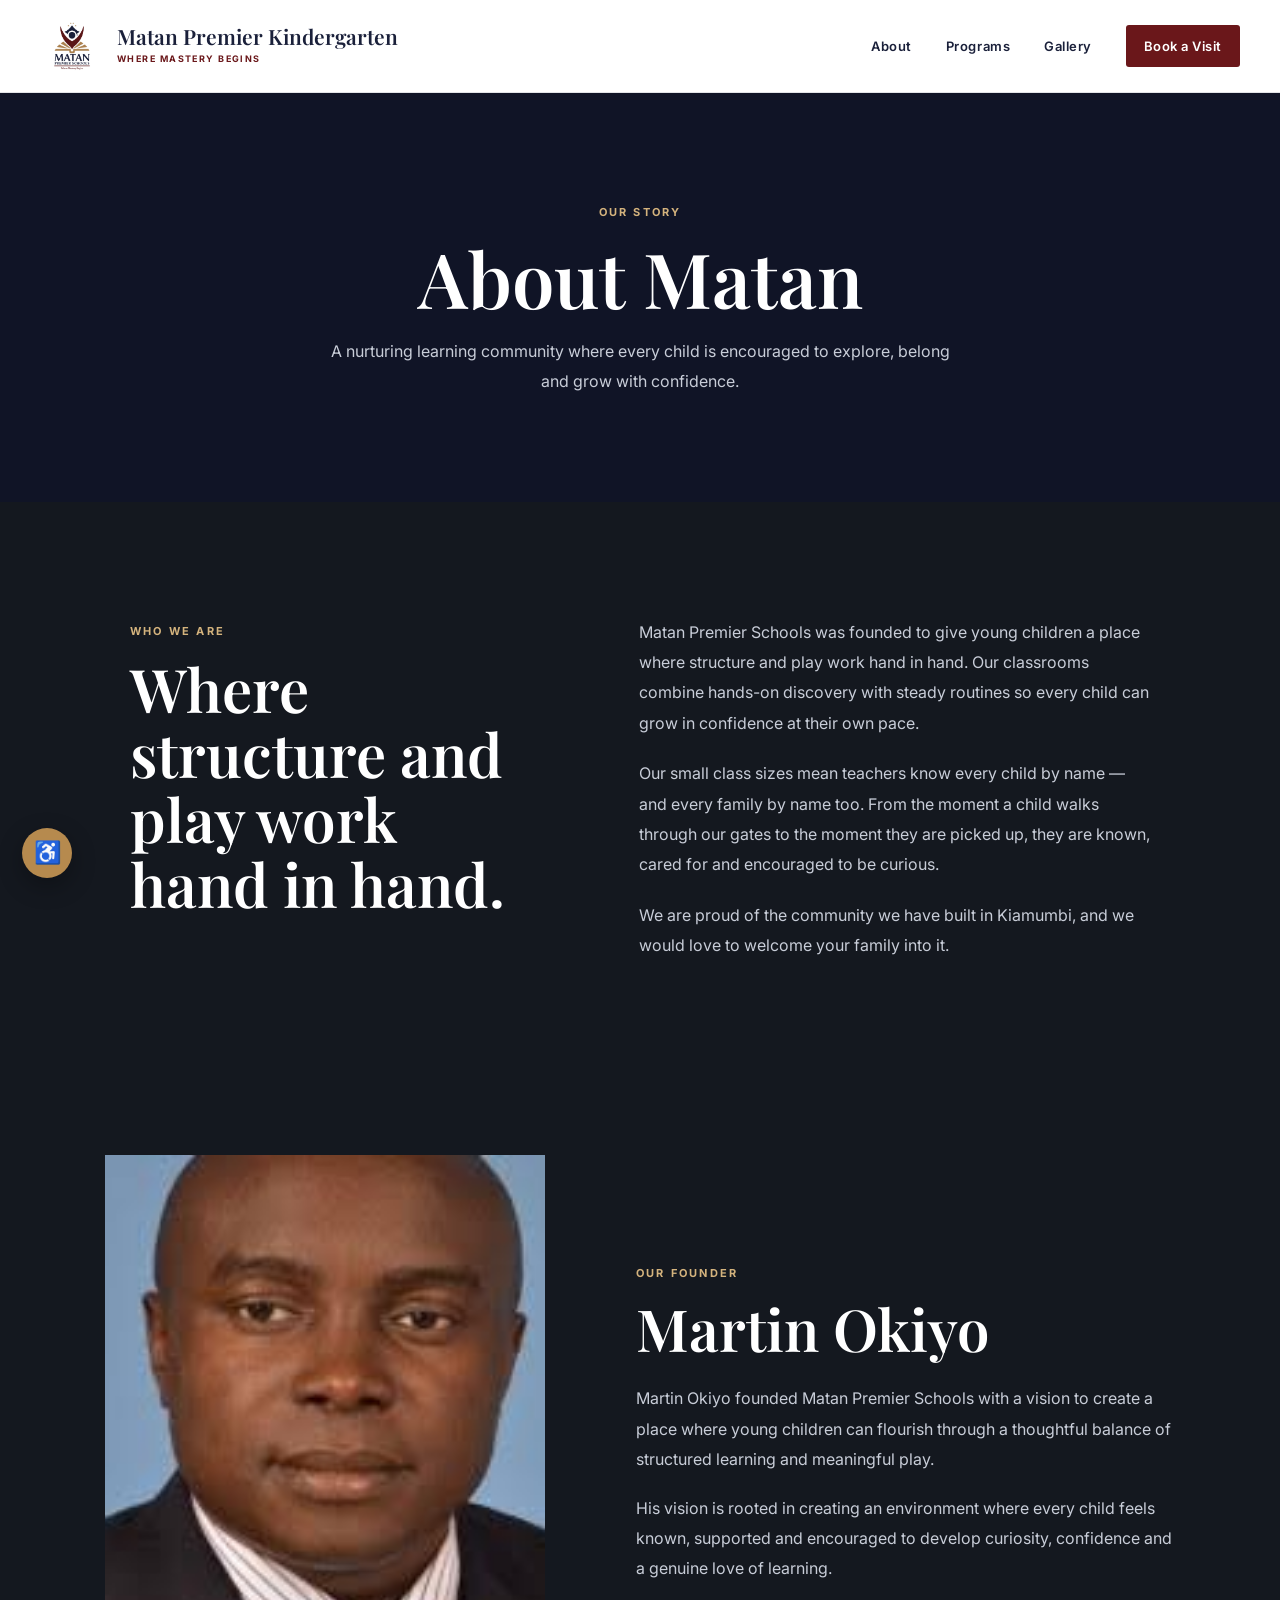
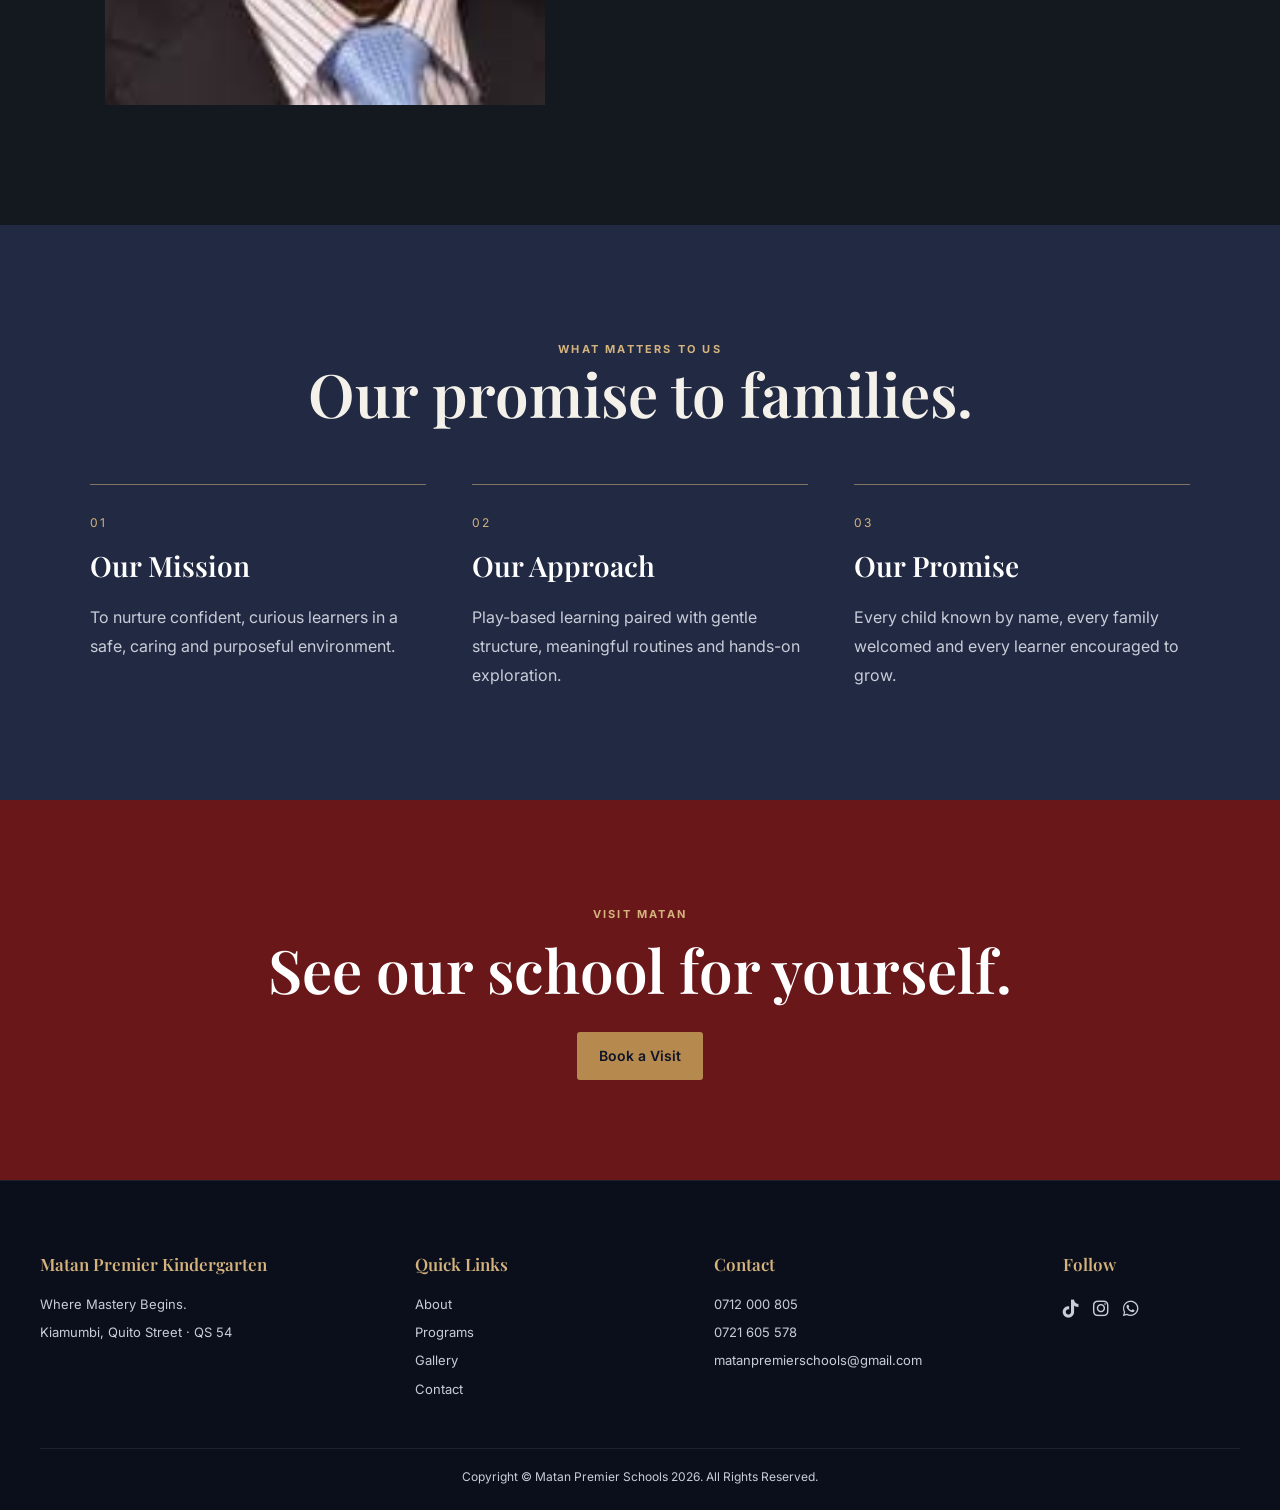
==== commit 72103f68: "email swap to matanpremierschools@gmail.com" ====
--- a/about.html
+++ b/about.html
@@ -120,7 +120,7 @@
       <h3>Contact</h3>
       <a href="tel:+254712000805">0712 000 805</a>
       <a href="tel:+254721605578">0721 605 578</a>
-      <a href="mailto:info@matanpremierschools.com">info@matanpremierschools.com</a>
+      <a href="mailto:matanpremierschools@gmail.com">matanpremierschools@gmail.com</a>
     </div>
 
     <div>
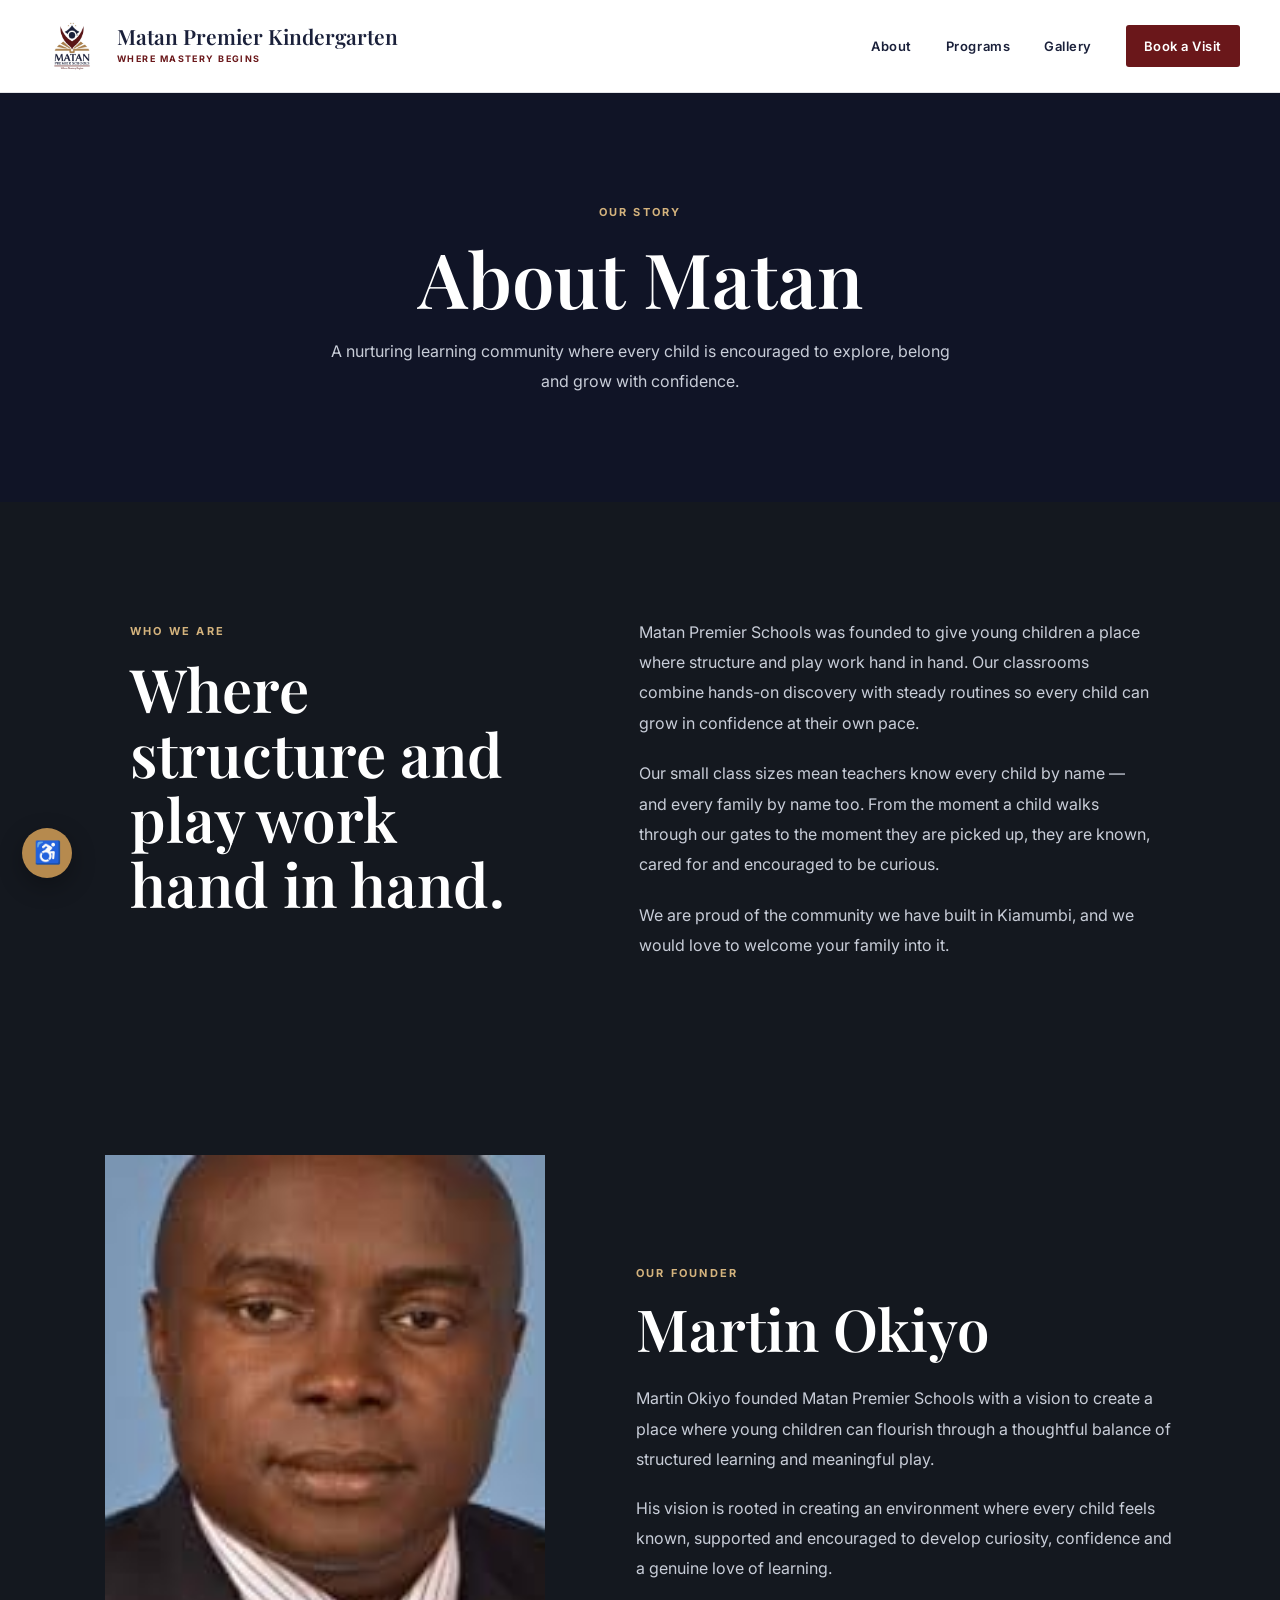
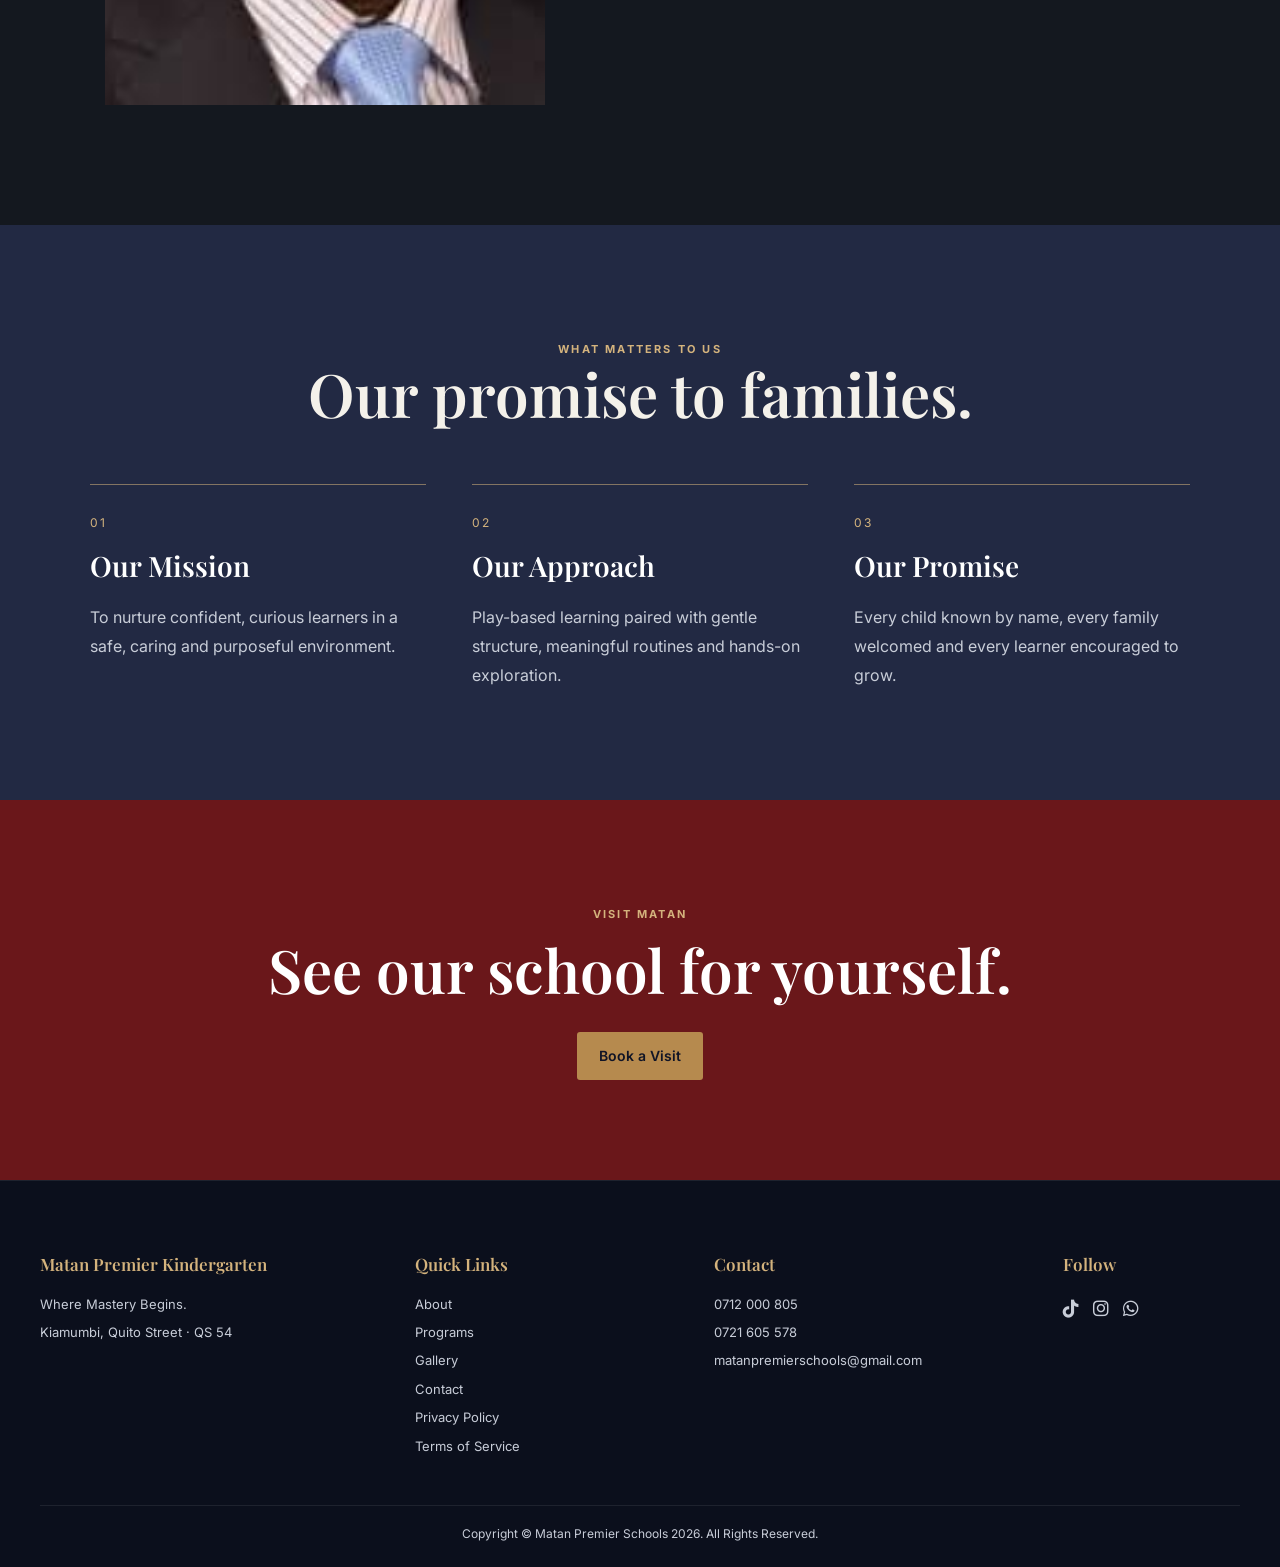
==== commit ea7e84e7: "One last test" ====
--- a/about.html
+++ b/about.html
@@ -4,6 +4,9 @@
 <meta charset="UTF-8">
 <meta name="viewport" content="width=device-width, initial-scale=1.0">
 <title>About Us | Matan Premier Kindergarten</title>
+<link rel="icon" type="image/png" sizes="32x32" href="favicon-32.png">
+<link rel="icon" type="image/png" sizes="16x16" href="favicon-16.png">
+<link rel="apple-touch-icon" href="apple-touch-icon.png">
 <meta name="description" content="Learn about Matan Premier Kindergarten, our founder, our story and our approach to early childhood learning.">
 <link rel="preconnect" href="https://fonts.googleapis.com">
 <link rel="preconnect" href="https://fonts.gstatic.com" crossorigin>
@@ -114,6 +117,8 @@
       <a href="index.html#programs">Programs</a>
       <a href="gallery.html">Gallery</a>
       <a href="contact.html">Contact</a>
+      <a href="privacy-policy.html">Privacy Policy</a>
+      <a href="terms-of-service.html">Terms of Service</a>
     </div>
 
     <div>
--- a/style.css
+++ b/style.css
@@ -45,7 +45,7 @@
 }
 
 /* Utility bar */
-.utility-bar {
+/*.utility-bar {
   background: var(--maroon);
   color: #fff;
   padding: 8px 28px;
@@ -60,6 +60,160 @@
   display: flex;
   align-items: center;
   gap: 18px;
+} 
+  */
+  /* =========================
+   TOP CONTACT BAR
+========================= */
+
+.utility-bar {
+  background: var(--maroon);
+  color: #fff;
+
+  min-height: 48px;
+  padding: 7px 40px;
+
+  display: flex;
+  align-items: center;
+  justify-content: space-between;
+
+  font-size: 13px;
+}
+
+.utility-contact,
+.utility-right {
+  display: flex;
+  align-items: center;
+}
+
+.utility-contact {
+  gap: 18px;
+}
+
+.utility-contact a {
+  color: #fff;
+  text-decoration: none;
+}
+
+
+/* PHONE */
+
+.utility-phone {
+  display: flex;
+  align-items: center;
+  gap: 9px;
+
+  font-weight: 600;
+  letter-spacing: 0.02em;
+
+  transition: color 0.2s ease;
+}
+
+.utility-icon {
+  width: 28px;
+  height: 28px;
+
+  display: flex;
+  align-items: center;
+  justify-content: center;
+
+  background: var(--gold);
+  color: #fff;
+
+  border-radius: 50%;
+
+  font-size: 11px;
+}
+
+.utility-phone:hover {
+  color: var(--gold-light);
+}
+
+
+/* SMALL DIVIDER */
+
+.utility-divider {
+  width: 1px;
+  height: 22px;
+
+  background: rgba(255, 255, 255, 0.35);
+}
+
+
+/* EMAIL */
+
+.utility-email {
+  display: flex;
+  align-items: center;
+  gap: 9px;
+
+  color: rgba(255,255,255,0.9) !important;
+}
+
+.utility-email i {
+  color: var(--gold-light);
+  font-size: 15px;
+}
+
+.utility-email:hover {
+  color: #fff !important;
+}
+
+
+/* RIGHT SIDE */
+
+.utility-right {
+  gap: 16px;
+}
+
+.follow-label {
+  color: rgba(255,255,255,0.75);
+
+  font-size: 11px;
+  font-weight: 500;
+
+  text-transform: uppercase;
+  letter-spacing: 0.1em;
+}
+
+
+/* SOCIAL ICONS */
+
+.utility-social {
+  display: flex;
+  align-items: center;
+  gap: 12px;
+}
+
+.utility-social a {
+  width: 28px;
+  height: 28px;
+
+  display: flex;
+  align-items: center;
+  justify-content: center;
+
+  color: #fff;
+  text-decoration: none;
+
+  border: 1px solid rgba(255,255,255,0.25);
+  border-radius: 50%;
+
+  font-size: 12px;
+
+  transition:
+    background 0.2s ease,
+    color 0.2s ease,
+    border-color 0.2s ease,
+    transform 0.2s ease;
+}
+
+.utility-social a:hover {
+  background: var(--gold);
+  color: var(--navy-dark);
+  border-color: var(--gold);
+
+  transform: translateY(-2px);
 }
 
 .utility-bar a {
@@ -528,6 +682,50 @@
 .founder-story-copy p {
   margin-bottom: 18px;
   line-height: 1.9;
+}
+
+/* Legal pages */
+.legal-content {
+  max-width: 760px;
+  margin: 0 auto;
+  padding: 100px 24px 60px;
+}
+
+.legal-updated {
+  color: var(--muted);
+  font-size: 14px;
+  margin-bottom: 40px;
+}
+
+.legal-content h2 {
+  font-family: 'Playfair Display', serif;
+  font-size: 28px;
+  color: #fff;
+  margin: 44px 0 16px;
+}
+
+.legal-content h2:first-of-type {
+  margin-top: 0;
+}
+
+.legal-content p {
+  line-height: 1.9;
+  margin-bottom: 16px;
+}
+
+.legal-content ul {
+  margin: 0 0 16px;
+  padding-left: 22px;
+}
+
+.legal-content li {
+  line-height: 1.9;
+  margin-bottom: 8px;
+}
+
+.legal-content a {
+  color: var(--gold-light);
+  text-decoration: underline;
 }
 
 /* Gallery */
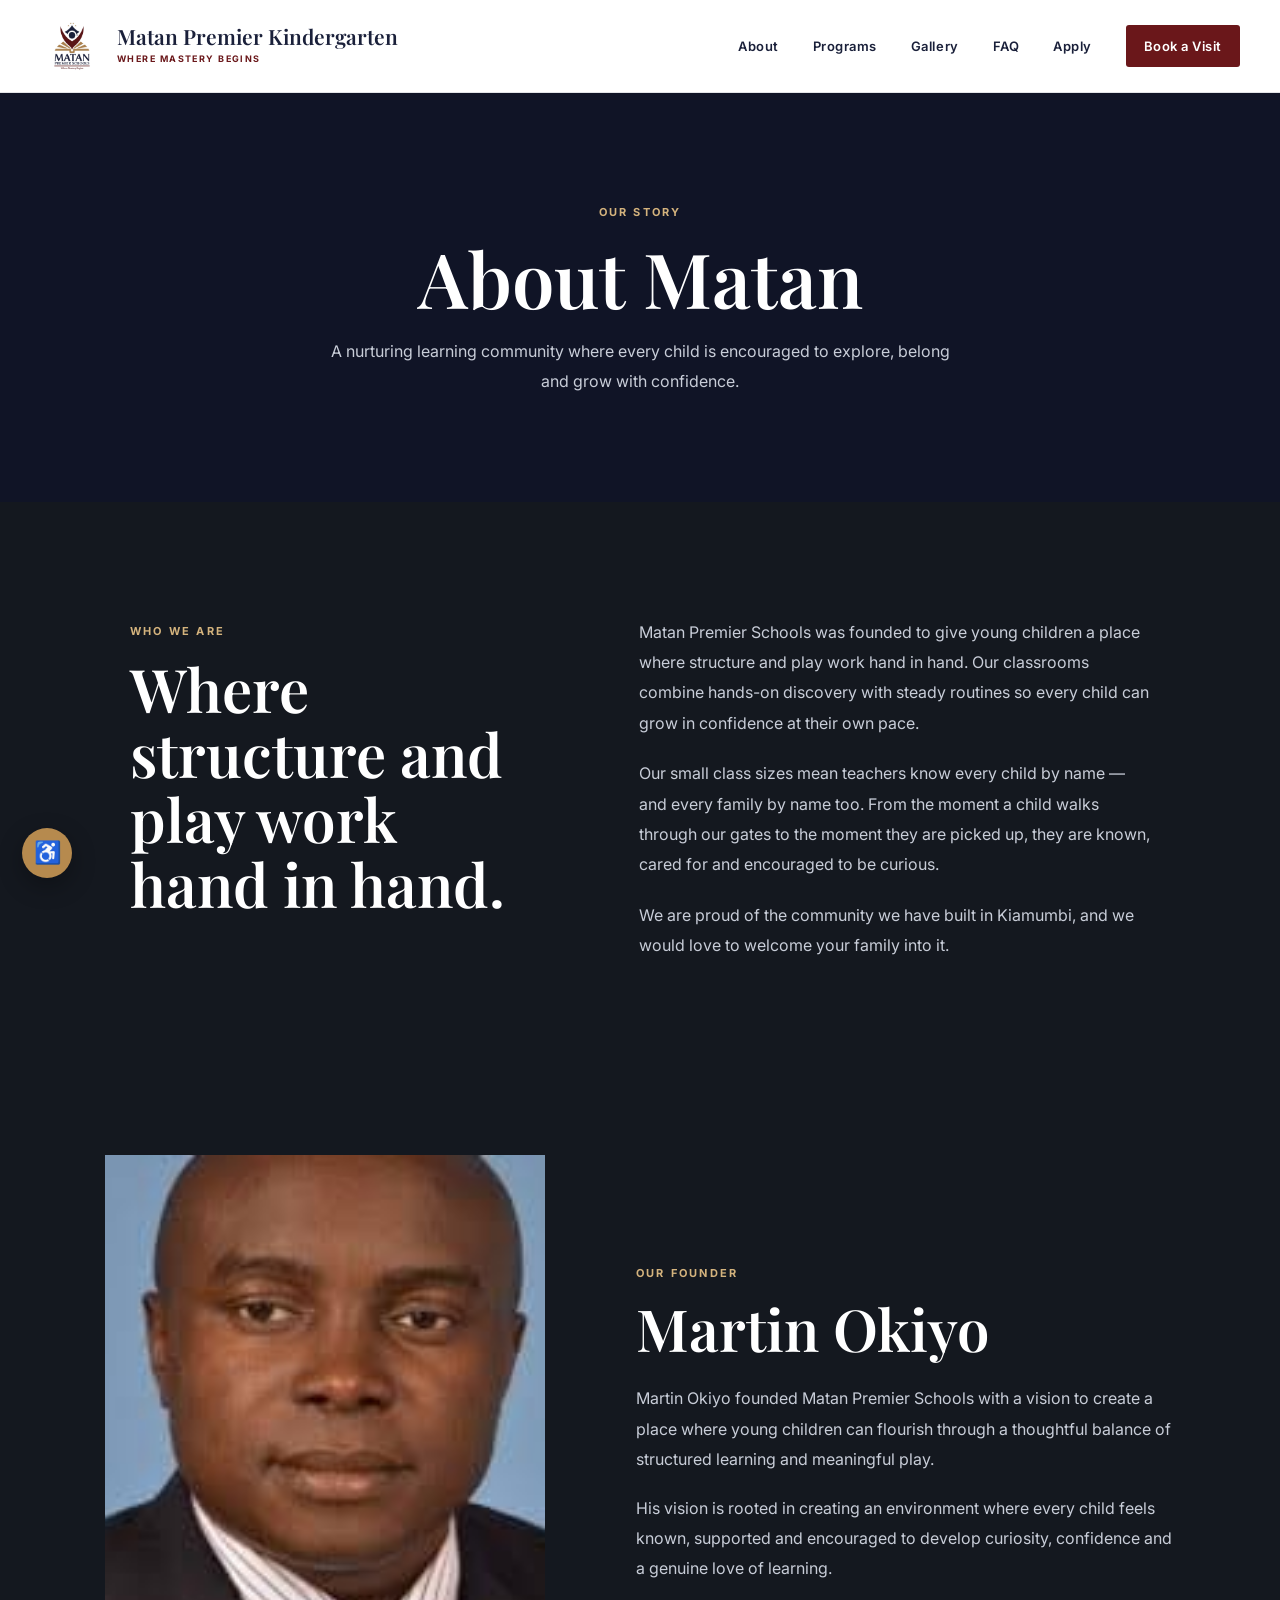
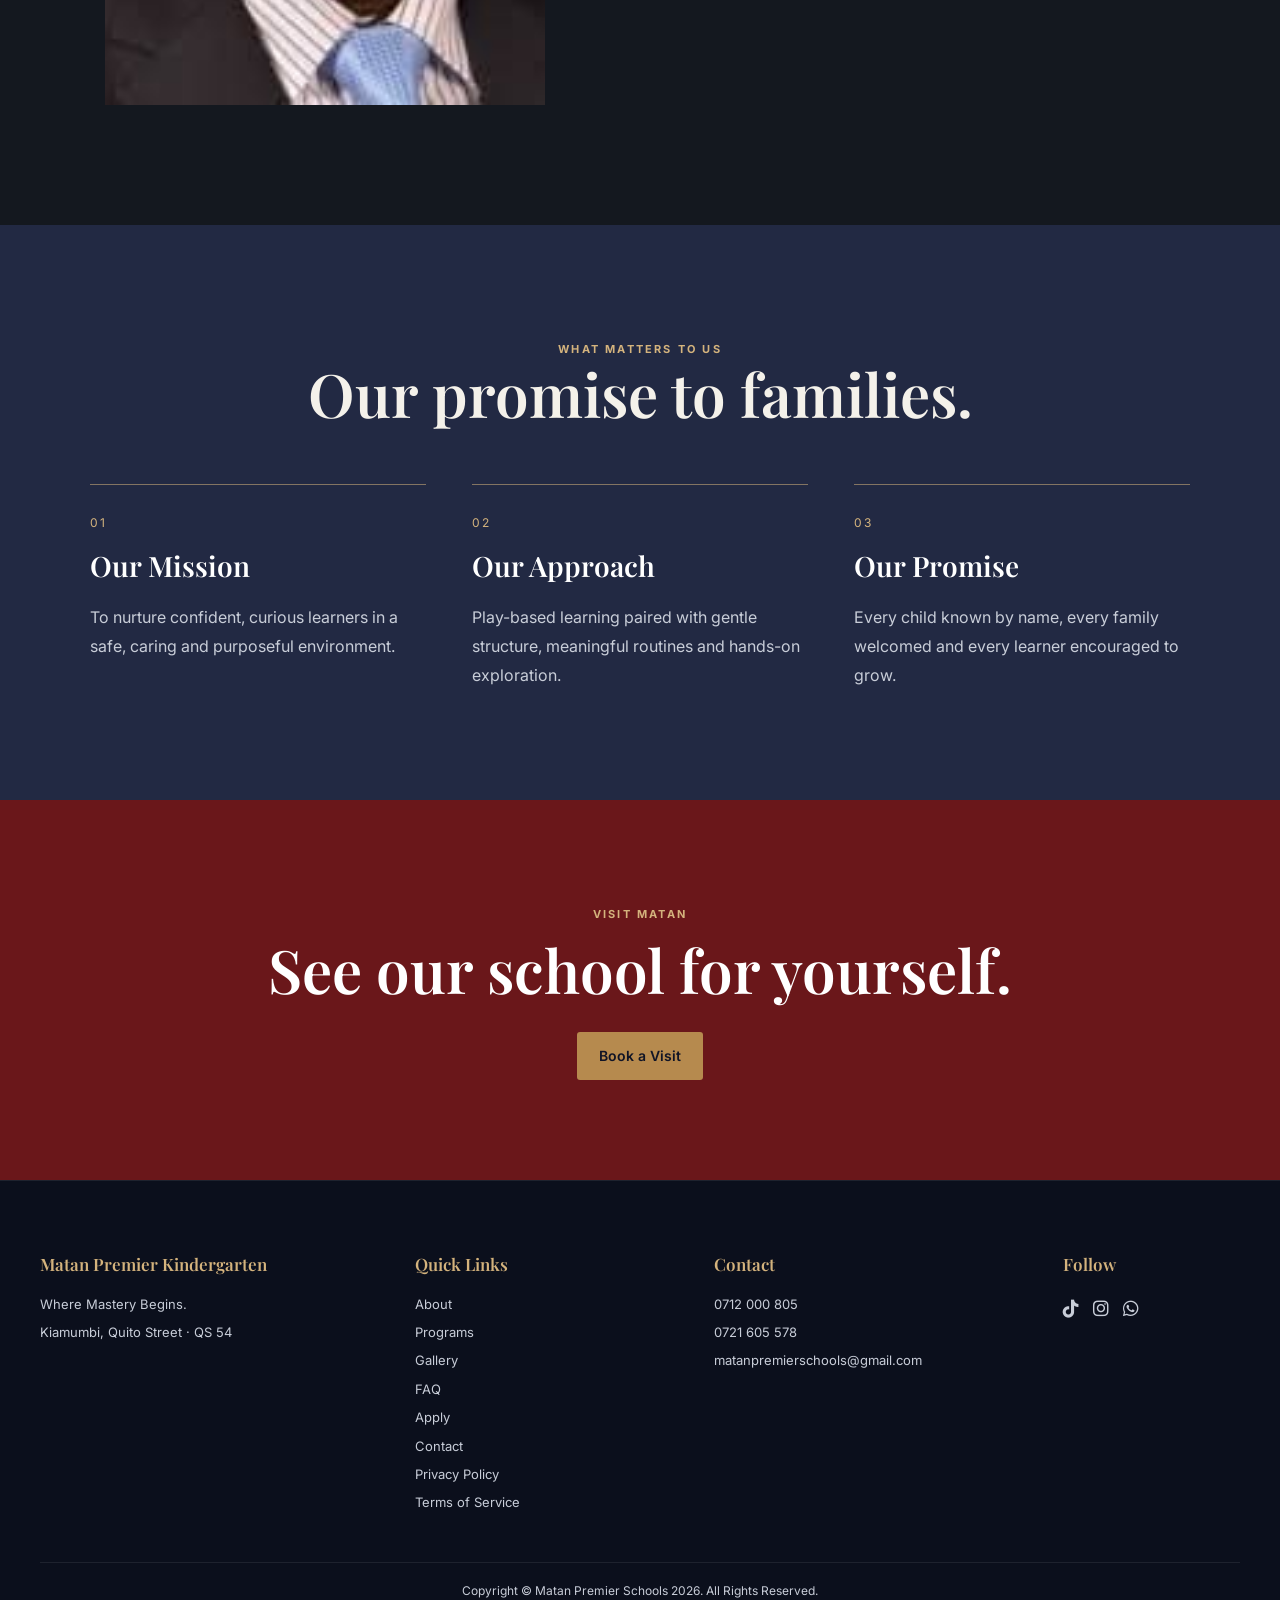
==== commit 40099590: "Add FAQ page, online admission form and topic-specific auto-replies - faq.html: parent Q&A (ages, ho" ====
--- a/about.html
+++ b/about.html
@@ -34,6 +34,8 @@
       <a href="about.html">About</a>
       <a href="index.html#programs">Programs</a>
       <a href="gallery.html">Gallery</a>
+      <a href="faq.html">FAQ</a>
+      <a href="apply.html">Apply</a>
       <a href="contact.html" class="visit-btn">Book a Visit</a>
     </div>
   </nav>
@@ -116,6 +118,8 @@
       <a href="about.html">About</a>
       <a href="index.html#programs">Programs</a>
       <a href="gallery.html">Gallery</a>
+      <a href="faq.html">FAQ</a>
+      <a href="apply.html">Apply</a>
       <a href="contact.html">Contact</a>
       <a href="privacy-policy.html">Privacy Policy</a>
       <a href="terms-of-service.html">Terms of Service</a>
--- a/style.css
+++ b/style.css
@@ -928,6 +928,151 @@
 
 .form-status {
   color: var(--gold-light);
+}
+
+.contact-form select {
+  width: 100%;
+  border: 1px solid #303750;
+  background: #0D1120;
+  color: #fff;
+  padding: 13px 14px;
+  outline: none;
+  font: inherit;
+}
+
+.contact-form select:focus {
+  border-color: var(--gold);
+}
+
+.contact-form input[type="date"] {
+  color-scheme: dark;
+  font: inherit;
+}
+
+/* Application form */
+.apply-form {
+  max-width: 820px;
+  margin: 0 auto;
+}
+
+.form-grid {
+  display: grid;
+  grid-template-columns: 1fr 1fr;
+  gap: 0 22px;
+}
+
+.form-section-title {
+  margin-top: 44px !important;
+  padding-top: 32px;
+  border-top: 1px solid rgba(255,255,255,.08);
+}
+
+.contact-form textarea.short-textarea {
+  min-height: 90px;
+}
+
+.contact-form .checkbox-label {
+  display: flex;
+  gap: 12px;
+  align-items: flex-start;
+  margin-top: 26px;
+  font-weight: 400;
+  line-height: 1.6;
+  color: var(--muted);
+}
+
+.contact-form .checkbox-label input {
+  width: 18px;
+  height: 18px;
+  margin-top: 3px;
+  flex-shrink: 0;
+  accent-color: var(--gold);
+}
+
+.contact-form .checkbox-label a {
+  color: var(--gold-light);
+}
+
+/* FAQ */
+.faq-section {
+  max-width: 820px;
+  margin: 0 auto;
+  padding: 95px 40px 120px;
+}
+
+.faq-group {
+  margin-bottom: 56px;
+}
+
+.faq-group h2 {
+  margin-bottom: 18px;
+  font-family: 'Playfair Display', serif;
+  font-size: 32px;
+  color: #fff;
+}
+
+.faq-item {
+  border-bottom: 1px solid rgba(255,255,255,.1);
+}
+
+.faq-item summary {
+  display: flex;
+  justify-content: space-between;
+  align-items: center;
+  gap: 18px;
+  padding: 20px 0;
+  font-weight: 600;
+  color: #fff;
+  cursor: pointer;
+  list-style: none;
+}
+
+.faq-item summary::-webkit-details-marker {
+  display: none;
+}
+
+.faq-item summary::after {
+  content: '+';
+  flex-shrink: 0;
+  font-size: 22px;
+  font-weight: 400;
+  color: var(--gold-light);
+}
+
+.faq-item[open] summary::after {
+  content: '–';
+}
+
+.faq-item p {
+  padding: 0 0 22px;
+  line-height: 1.85;
+  color: var(--muted);
+}
+
+.faq-item a,
+.faq-more a:not(.btn-primary):not(.btn-secondary) {
+  color: var(--gold-light);
+}
+
+.faq-more {
+  padding: 42px;
+  background: var(--navy-light);
+  text-align: center;
+}
+
+.faq-more h2 {
+  margin-bottom: 8px;
+  font-family: 'Playfair Display', serif;
+  font-size: 32px;
+  color: #fff;
+}
+
+.faq-more p {
+  margin-bottom: 24px;
+}
+
+.faq-more .cta-row {
+  justify-content: center;
 }
 
 /* CTA */
@@ -1171,14 +1316,91 @@
   .contact-form {
     padding: 28px;
   }
+
+  .form-grid {
+    grid-template-columns: 1fr;
+  }
+
+  .faq-section {
+    padding: 70px 24px 90px;
+  }
+
+  .faq-more {
+    padding: 30px 22px;
+  }
 }
 
 @media (max-width: 520px) {
+
+  /* =========================
+     MOBILE MAROON CONTACT BAR
+  ========================= */
+
+  .utility-bar {
+    display: flex;
+    min-height: 40px;
+    padding: 6px 12px;
+    justify-content: center;
+    gap: 10px;
+  }
+
   .utility-contact {
-    flex-direction: column;
-    gap: 4px;
-  }
-
+    display: flex;
+    flex-direction: row;
+    align-items: center;
+    justify-content: center;
+    gap: 10px;
+    min-width: 0;
+  }
+
+  /* Hide the email on very small screens */
+  .utility-email {
+    display: none;
+  }
+
+  /* Hide the divider because email is hidden */
+  .utility-divider {
+    display: none;
+  }
+
+  .utility-phone {
+    gap: 6px;
+    font-size: 11px;
+    white-space: nowrap;
+  }
+
+  .utility-icon {
+    width: 23px;
+    height: 23px;
+    font-size: 9px;
+  }
+
+  /* Follow us + social icons */
+
+  .utility-right {
+    display: flex;
+    align-items: center;
+    gap: 7px;
+  }
+
+  .follow-label {
+    display: none;
+  }
+
+  .utility-social {
+    display: flex;
+    align-items: center;
+    gap: 6px;
+  }
+
+  .utility-social a {
+    width: 23px;
+    height: 23px;
+    font-size: 10px;
+  }
+
+  /* Keep the rest of your existing mobile styles */
+  
   .logo-name {
     font-size: 15px;
   }
@@ -1195,3 +1417,5 @@
     font-size: 52px;
   }
 }
+
+
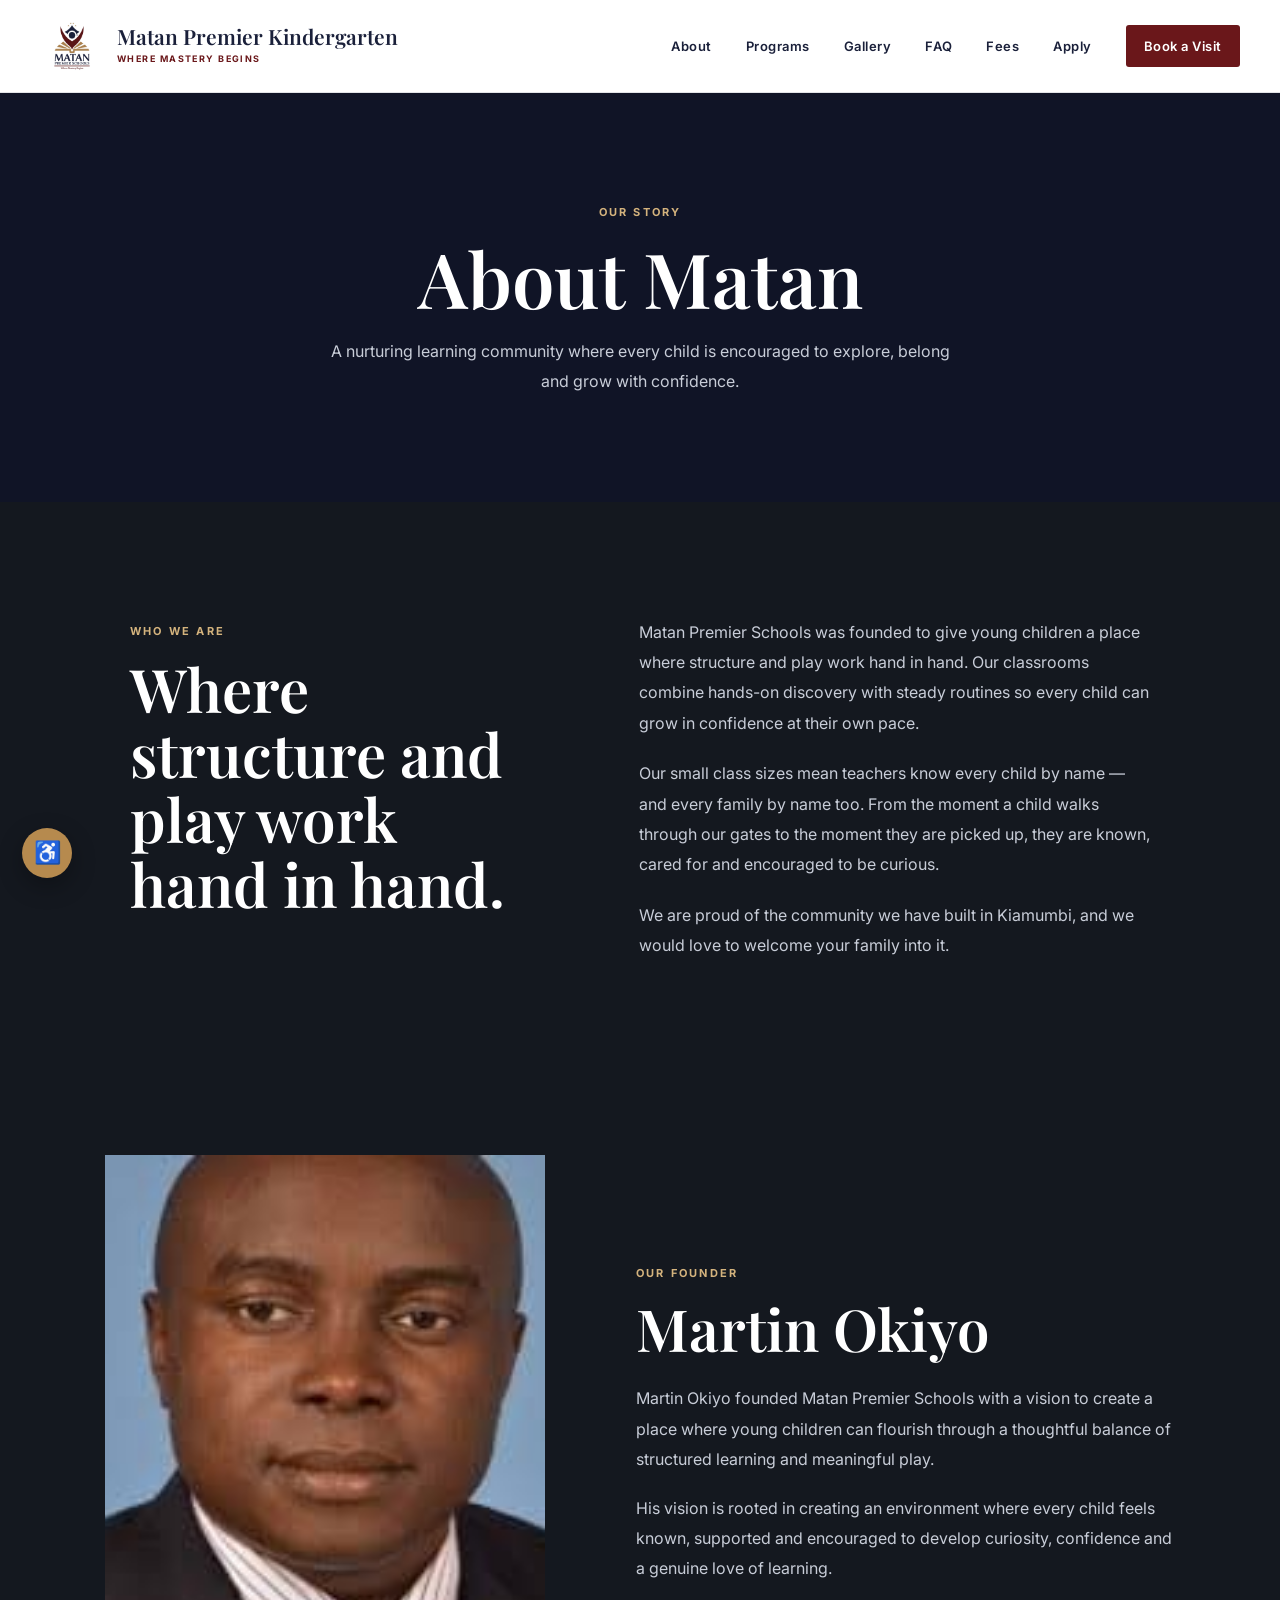
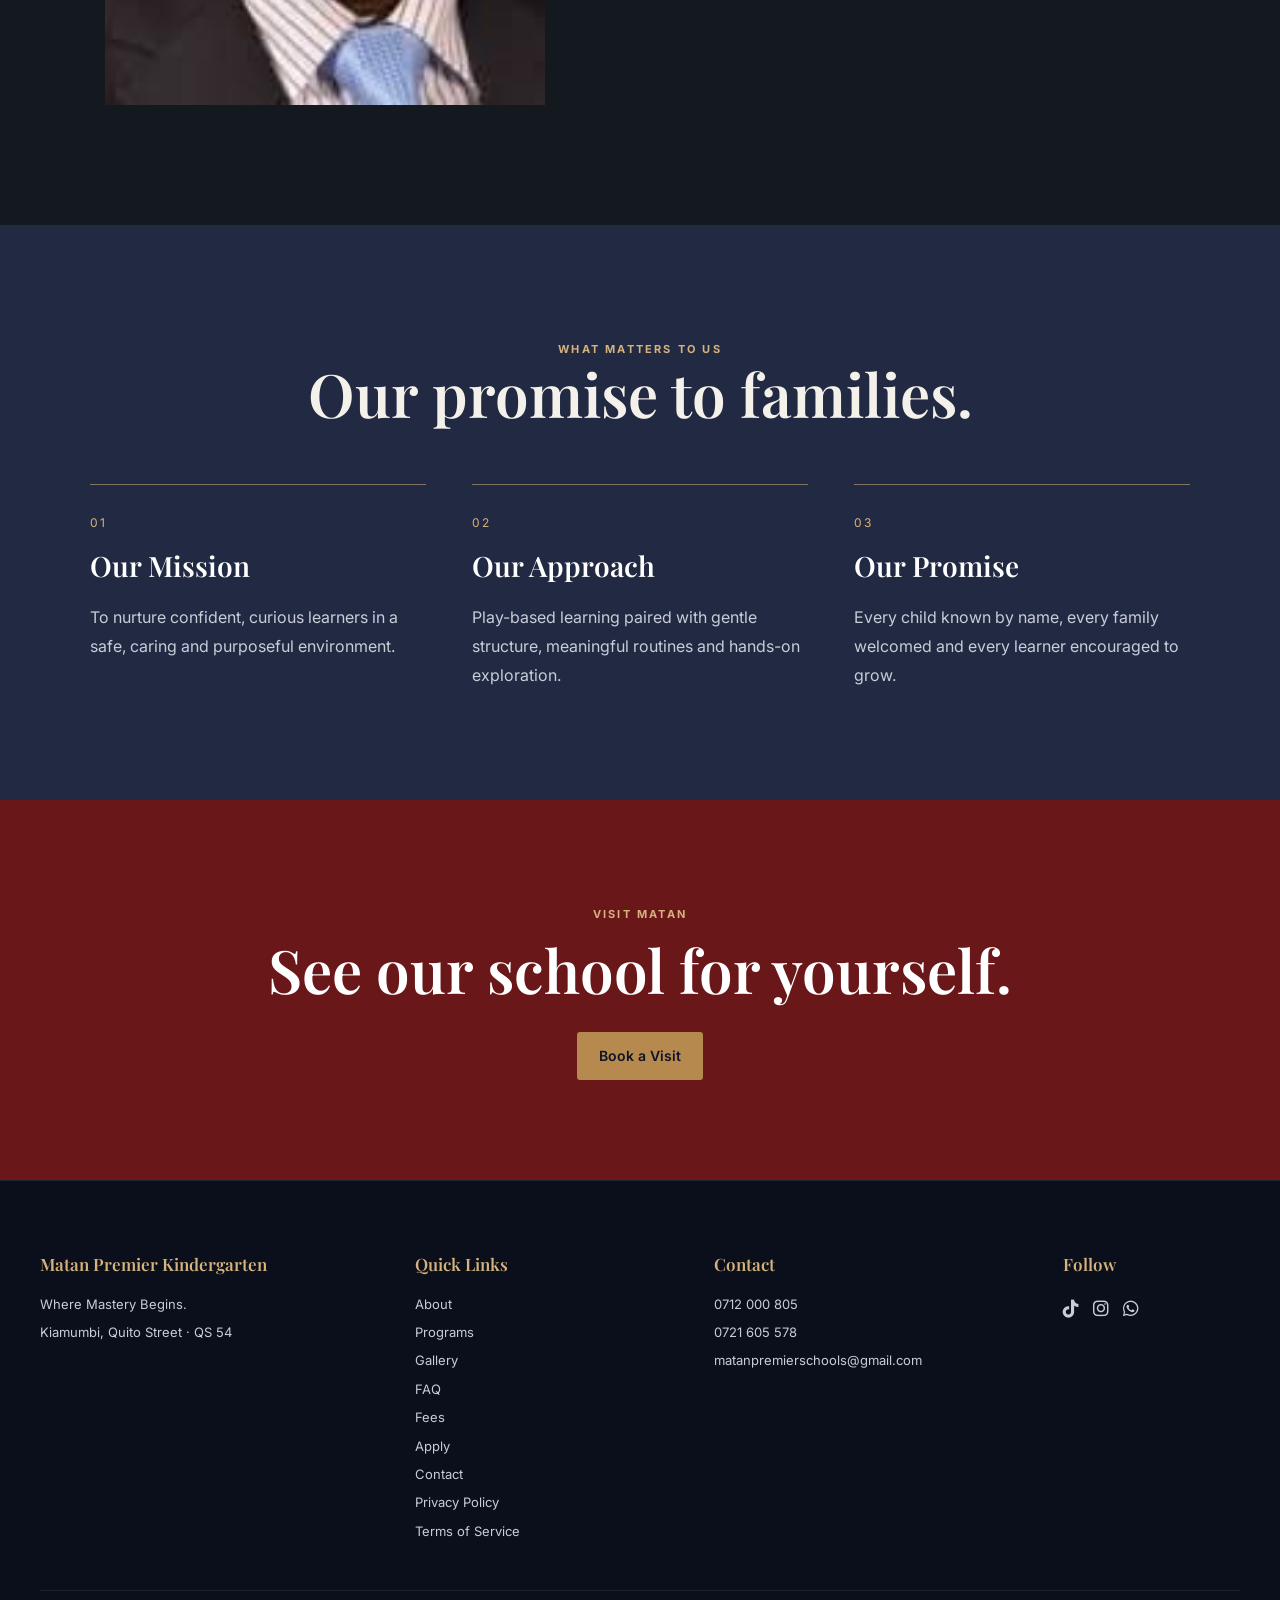
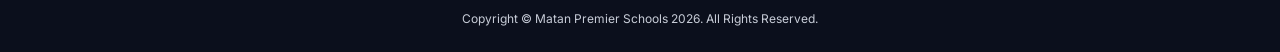
==== commit 49b4f21f: "Add 2027 Fees & Transport page with downloadable PDFs; update class names and ages Uses the official" ====
--- a/about.html
+++ b/about.html
@@ -35,6 +35,7 @@
       <a href="index.html#programs">Programs</a>
       <a href="gallery.html">Gallery</a>
       <a href="faq.html">FAQ</a>
+      <a href="fees.html">Fees</a>
       <a href="apply.html">Apply</a>
       <a href="contact.html" class="visit-btn">Book a Visit</a>
     </div>
@@ -119,6 +120,7 @@
       <a href="index.html#programs">Programs</a>
       <a href="gallery.html">Gallery</a>
       <a href="faq.html">FAQ</a>
+      <a href="fees.html">Fees</a>
       <a href="apply.html">Apply</a>
       <a href="contact.html">Contact</a>
       <a href="privacy-policy.html">Privacy Policy</a>
--- a/style.css
+++ b/style.css
@@ -955,6 +955,45 @@
   margin: 0 auto;
 }
 
+.glance-box {
+  max-width: 820px;
+  margin: 0 auto 40px;
+  padding: 42px;
+  background: var(--navy-light);
+}
+
+.glance-box h2 {
+  margin: 12px 0 16px;
+  font-family: 'Playfair Display', serif;
+  font-size: 40px;
+  color: #fff;
+}
+
+.glance-box > p {
+  line-height: 1.85;
+}
+
+.glance-list {
+  display: grid;
+  grid-template-columns: 1fr 1fr;
+  gap: 18px 28px;
+  margin: 28px 0;
+  list-style: none;
+}
+
+.glance-list strong {
+  display: block;
+  margin-bottom: 2px;
+  color: var(--gold-light);
+  font-size: 12px;
+  letter-spacing: .1em;
+  text-transform: uppercase;
+}
+
+.glance-more a {
+  color: var(--gold-light);
+}
+
 .form-grid {
   display: grid;
   grid-template-columns: 1fr 1fr;
@@ -1073,6 +1112,434 @@
 
 .faq-more .cta-row {
   justify-content: center;
+}
+
+.program-summary-grid.four {
+  grid-template-columns: repeat(4, 1fr);
+  gap: 32px;
+}
+
+@media (max-width: 1000px) {
+  .program-summary-grid.four {
+    grid-template-columns: 1fr 1fr;
+  }
+}
+
+@media (max-width: 820px) {
+  .program-summary-grid.four {
+    grid-template-columns: 1fr;
+  }
+}
+
+/* Fees page */
+.fees-downloads {
+  justify-content: center;
+  margin-top: 30px;
+}
+
+.fees-downloads i {
+  margin-right: 6px;
+}
+
+.fees-section {
+  max-width: 1000px;
+  margin: 0 auto;
+  padding: 90px 40px;
+}
+
+.fees-card {
+  margin-bottom: 28px;
+  padding: 40px;
+  background: var(--navy-light);
+  border-top: 2px solid var(--gold);
+}
+
+.fees-card h2 {
+  margin: 10px 0 12px;
+  font-family: 'Playfair Display', serif;
+  font-size: clamp(28px, 3.4vw, 36px);
+  color: #fff;
+}
+
+.fees-card > p {
+  line-height: 1.8;
+}
+
+.fees-pair {
+  display: grid;
+  grid-template-columns: 1fr 1fr;
+  gap: 28px;
+}
+
+.table-wrap {
+  overflow-x: auto;
+}
+
+.fees-table {
+  width: 100%;
+  margin-top: 22px;
+  border-collapse: collapse;
+}
+
+.fees-table th {
+  padding: 14px 16px;
+  text-align: left;
+  font-size: 12px;
+  letter-spacing: .1em;
+  text-transform: uppercase;
+  color: var(--gold-light);
+  border-bottom: 1px solid rgba(212,179,125,.55);
+}
+
+.fees-table td {
+  padding: 15px 16px;
+  border-bottom: 1px solid rgba(255,255,255,.08);
+  line-height: 1.5;
+}
+
+.fees-table td:last-child,
+.fees-table th:last-child {
+  text-align: right;
+  white-space: nowrap;
+}
+
+.fees-table td:last-child {
+  font-weight: 700;
+  color: #fff;
+}
+
+.fees-table small {
+  display: block;
+  font-weight: 400;
+  color: var(--muted);
+}
+
+.fees-table.compact td {
+  padding: 13px 0;
+}
+
+.fees-table tr.total td {
+  border-bottom: 0;
+  color: var(--gold-light);
+  font-weight: 700;
+}
+
+.fees-includes,
+.activity-grid,
+.fees-terms {
+  list-style: none;
+  margin: 22px 0 0;
+  padding: 0;
+}
+
+.fees-includes li {
+  display: flex;
+  gap: 18px;
+  align-items: flex-start;
+  padding: 14px 0;
+  border-bottom: 1px solid rgba(255,255,255,.08);
+  line-height: 1.6;
+}
+
+.fees-includes li:last-child {
+  border-bottom: 0;
+}
+
+.fees-includes i {
+  width: 26px;
+  margin-top: 3px;
+  font-size: 20px;
+  text-align: center;
+  color: var(--gold-light);
+}
+
+.fees-includes strong {
+  display: block;
+  color: #fff;
+}
+
+.activity-grid {
+  display: grid;
+  grid-template-columns: repeat(4, 1fr);
+  gap: 16px;
+}
+
+.activity-grid li {
+  padding: 24px 18px;
+  text-align: center;
+  background: var(--navy-dark);
+}
+
+.activity-grid i {
+  font-size: 28px;
+  color: var(--gold-light);
+}
+
+.activity-grid strong {
+  display: block;
+  margin: 14px 0 6px;
+  font-family: 'Playfair Display', serif;
+  font-size: 19px;
+  color: #fff;
+}
+
+.activity-grid span {
+  font-size: 14px;
+  color: var(--gold-light);
+}
+
+.fees-note {
+  margin-top: 18px;
+  line-height: 1.7;
+  color: var(--muted);
+}
+
+.fees-note a {
+  color: var(--gold-light);
+}
+
+.fees-subtitle {
+  margin: 34px 0 6px;
+  font-family: 'Playfair Display', serif;
+  font-size: 22px;
+  color: #fff;
+}
+
+.fees-terms li {
+  position: relative;
+  padding: 8px 0 8px 28px;
+  line-height: 1.6;
+}
+
+.fees-terms li::before {
+  content: "\f00c";
+  position: absolute;
+  left: 0;
+  top: 9px;
+  font-family: "Font Awesome 6 Free";
+  font-weight: 900;
+  color: var(--gold-light);
+}
+
+@media (max-width: 820px) {
+  .fees-section {
+    padding: 60px 16px;
+  }
+
+  .fees-card {
+    padding: 26px 20px;
+  }
+
+  .fees-pair {
+    grid-template-columns: 1fr;
+    gap: 0;
+  }
+
+  .activity-grid {
+    grid-template-columns: 1fr 1fr;
+  }
+
+  .fees-table th,
+  .fees-table td {
+    padding: 12px 8px;
+    font-size: 14px;
+  }
+}
+
+/* Term highlights (photo cards with captions) */
+.term-section {
+  padding: 110px 40px;
+  background: var(--navy-light);
+}
+
+.moments-grid {
+  max-width: 1200px;
+  margin: 0 auto;
+  display: grid;
+  grid-template-columns: repeat(6, 1fr);
+  gap: 18px;
+}
+
+.moments-grid figure {
+  grid-column: span 2;
+  margin: 0;
+  overflow: hidden;
+  background: var(--navy-dark);
+}
+
+.moments-grid figure.wide {
+  grid-column: span 3;
+}
+
+.moments-three {
+  max-width: 1100px;
+  grid-template-columns: repeat(3, 1fr);
+}
+
+.moments-three figure {
+  grid-column: auto;
+}
+
+.moments-grid img {
+  width: 100%;
+  height: 260px;
+  object-fit: cover;
+  display: block;
+  transition: transform .45s ease;
+}
+
+.moments-grid img:hover {
+  transform: scale(1.025);
+}
+
+.moments-grid figcaption {
+  padding: 18px 20px 22px;
+  line-height: 1.6;
+  border-top: 2px solid var(--gold);
+}
+
+.moments-grid figcaption strong {
+  display: block;
+  margin-bottom: 4px;
+  font-family: 'Playfair Display', serif;
+  font-size: 20px;
+  font-weight: 600;
+  color: #fff;
+}
+
+.term-more {
+  margin: 36px 0 0;
+  text-align: center;
+}
+
+.term-more a {
+  color: var(--gold-light);
+  font-weight: 600;
+  text-decoration: none;
+}
+
+.term-more a:hover {
+  text-decoration: underline;
+}
+
+@media (max-width: 820px) {
+  .term-section {
+    padding: 80px 24px;
+  }
+
+  .moments-grid,
+  .moments-three {
+    grid-template-columns: 1fr;
+  }
+
+  .moments-grid figure,
+  .moments-grid figure.wide {
+    grid-column: auto;
+  }
+}
+
+/* Looking ahead to 2027 */
+.ahead-section {
+  padding: 110px 40px;
+  background: var(--navy-dark);
+}
+
+.ahead-lead {
+  max-width: 620px;
+  margin: 18px auto 0;
+  line-height: 1.8;
+}
+
+.opening-banner {
+  max-width: 1100px;
+  margin: 0 auto 46px;
+  padding: 28px 34px;
+  display: flex;
+  align-items: center;
+  gap: 24px;
+  border: 1px solid rgba(212,179,125,.55);
+  background: linear-gradient(120deg, var(--maroon-dark), var(--maroon));
+}
+
+.opening-banner > i {
+  font-size: 38px;
+  color: var(--gold-light);
+}
+
+.opening-banner div {
+  flex: 1;
+}
+
+.opening-banner span {
+  display: block;
+  font-size: 12px;
+  letter-spacing: .15em;
+  text-transform: uppercase;
+  color: var(--gold-light);
+}
+
+.opening-banner strong {
+  display: block;
+  margin-top: 6px;
+  font-family: 'Playfair Display', serif;
+  font-size: clamp(24px, 3vw, 34px);
+  font-weight: 600;
+  color: #fff;
+}
+
+.ahead-grid {
+  max-width: 1100px;
+  margin: 0 auto;
+  display: grid;
+  grid-template-columns: repeat(4, 1fr);
+  gap: 28px;
+}
+
+.ahead-grid article {
+  padding: 30px 26px;
+  background: var(--navy-light);
+  border-top: 2px solid var(--gold);
+}
+
+.ahead-grid i {
+  font-size: 28px;
+  color: var(--gold-light);
+}
+
+.ahead-grid h3 {
+  margin: 18px 0 12px;
+  font-family: 'Playfair Display', serif;
+  font-size: 24px;
+  font-weight: 600;
+  color: #fff;
+}
+
+.ahead-grid p {
+  line-height: 1.75;
+}
+
+@media (max-width: 1000px) {
+  .ahead-grid {
+    grid-template-columns: repeat(2, 1fr);
+  }
+}
+
+@media (max-width: 820px) {
+  .ahead-section {
+    padding: 80px 24px;
+  }
+
+  .opening-banner {
+    flex-direction: column;
+    text-align: center;
+    padding: 28px 22px;
+  }
+}
+
+@media (max-width: 560px) {
+  .ahead-grid {
+    grid-template-columns: 1fr;
+  }
 }
 
 /* CTA */
@@ -1317,8 +1784,17 @@
     padding: 28px;
   }
 
-  .form-grid {
+  .form-grid,
+  .glance-list {
     grid-template-columns: 1fr;
+  }
+
+  .glance-box {
+    padding: 28px;
+  }
+
+  .glance-box h2 {
+    font-size: 32px;
   }
 
   .faq-section {
